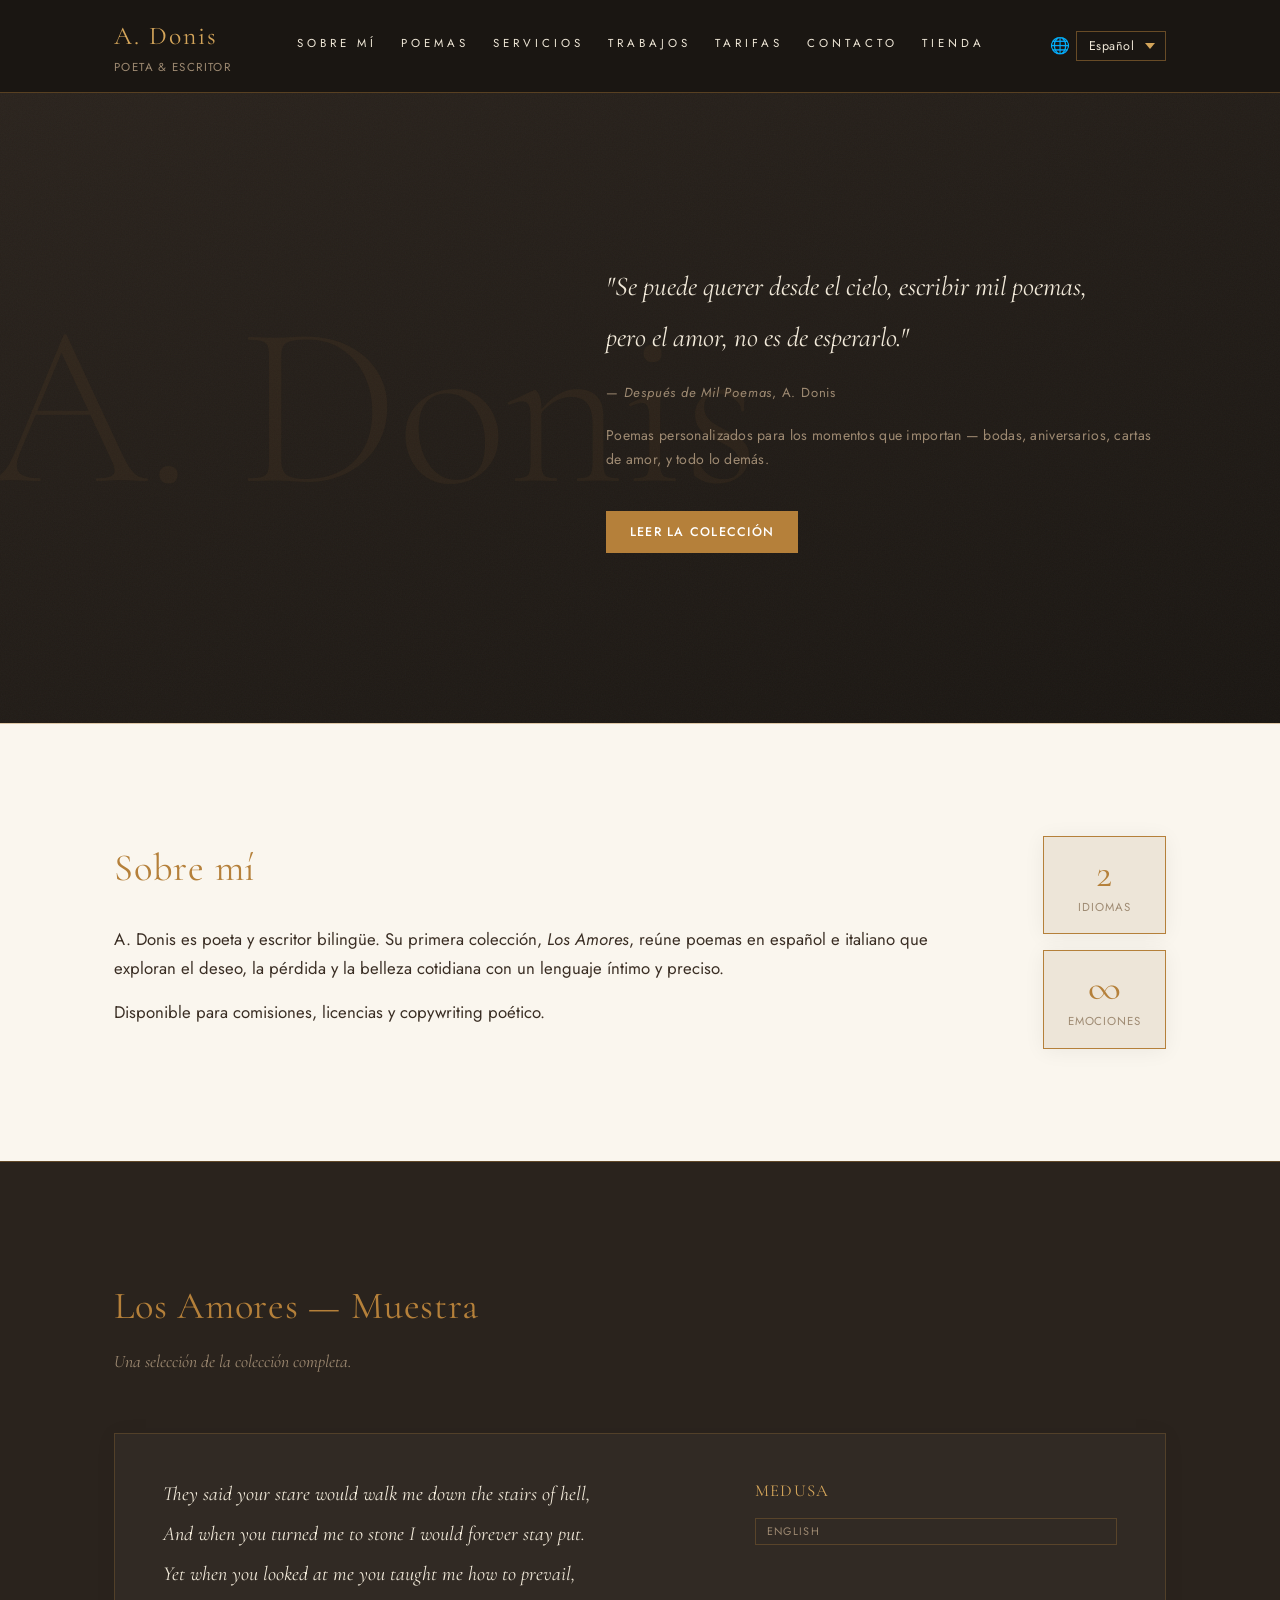
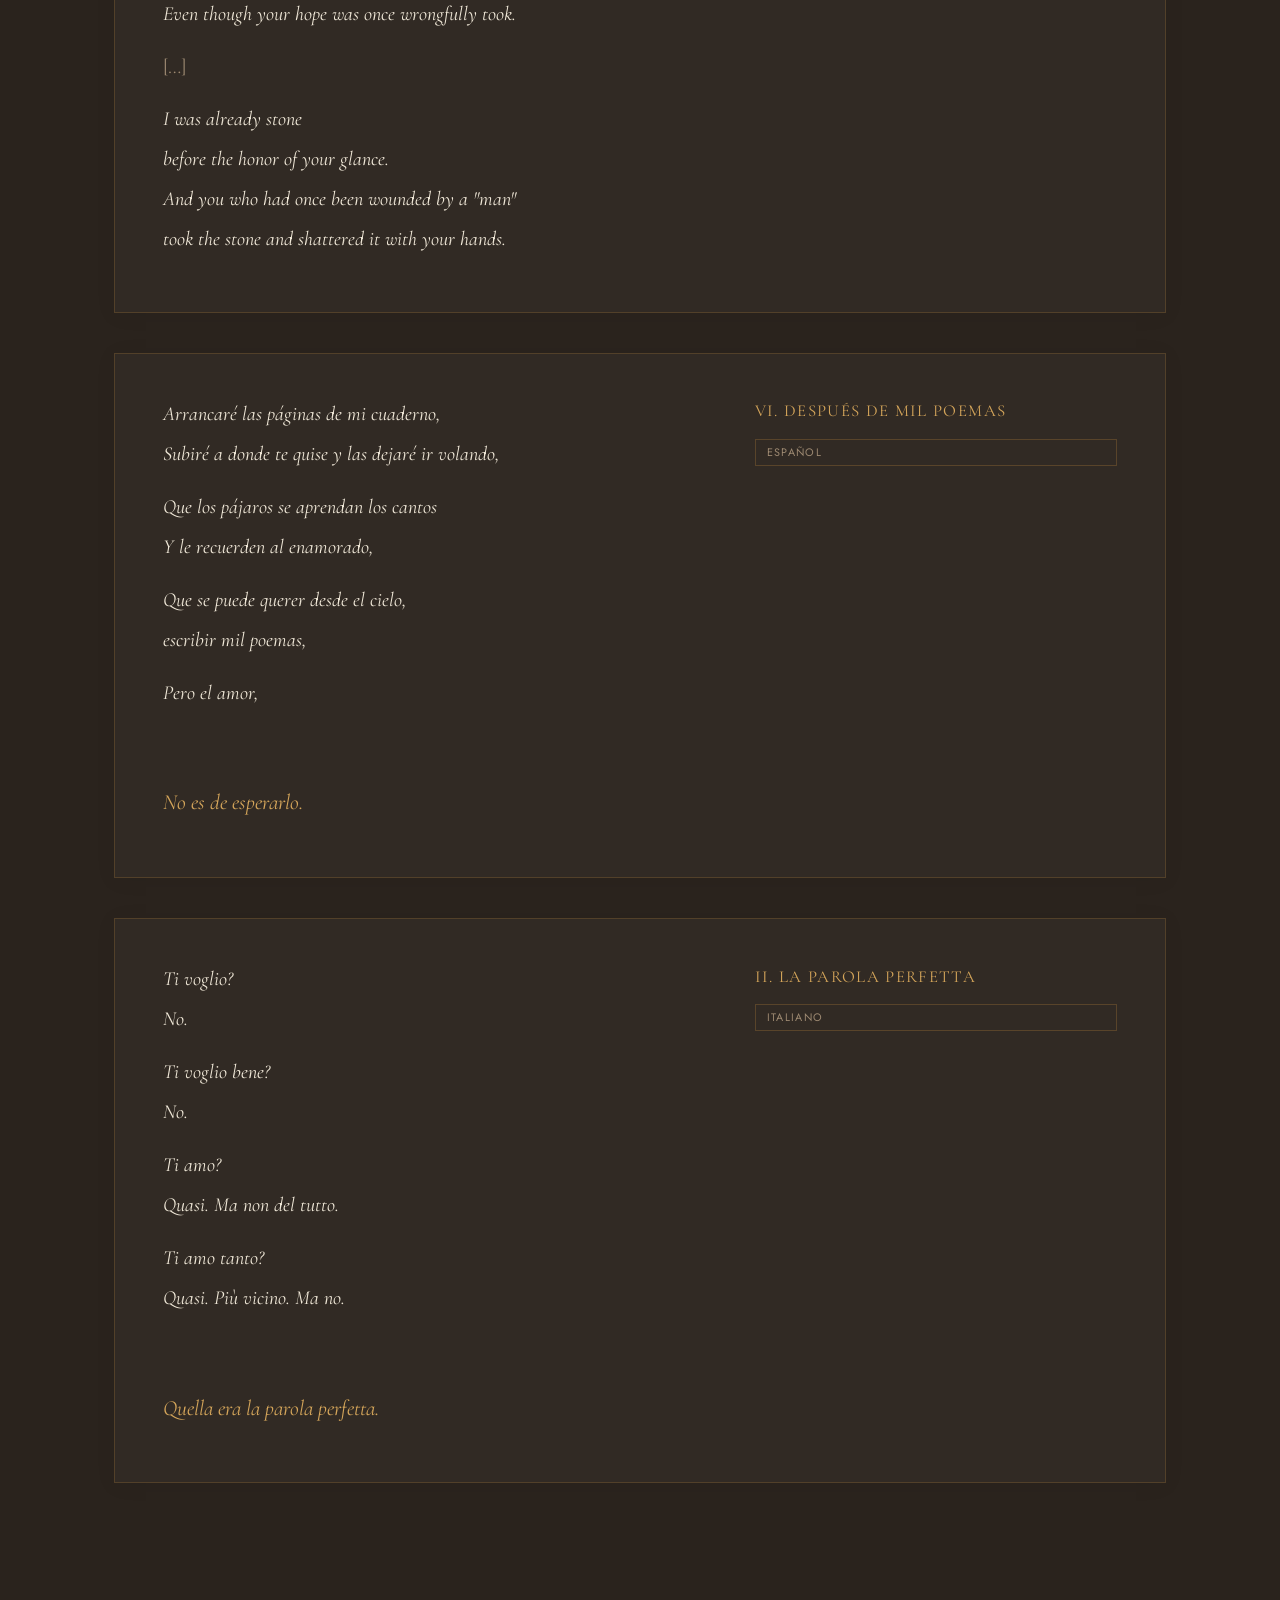
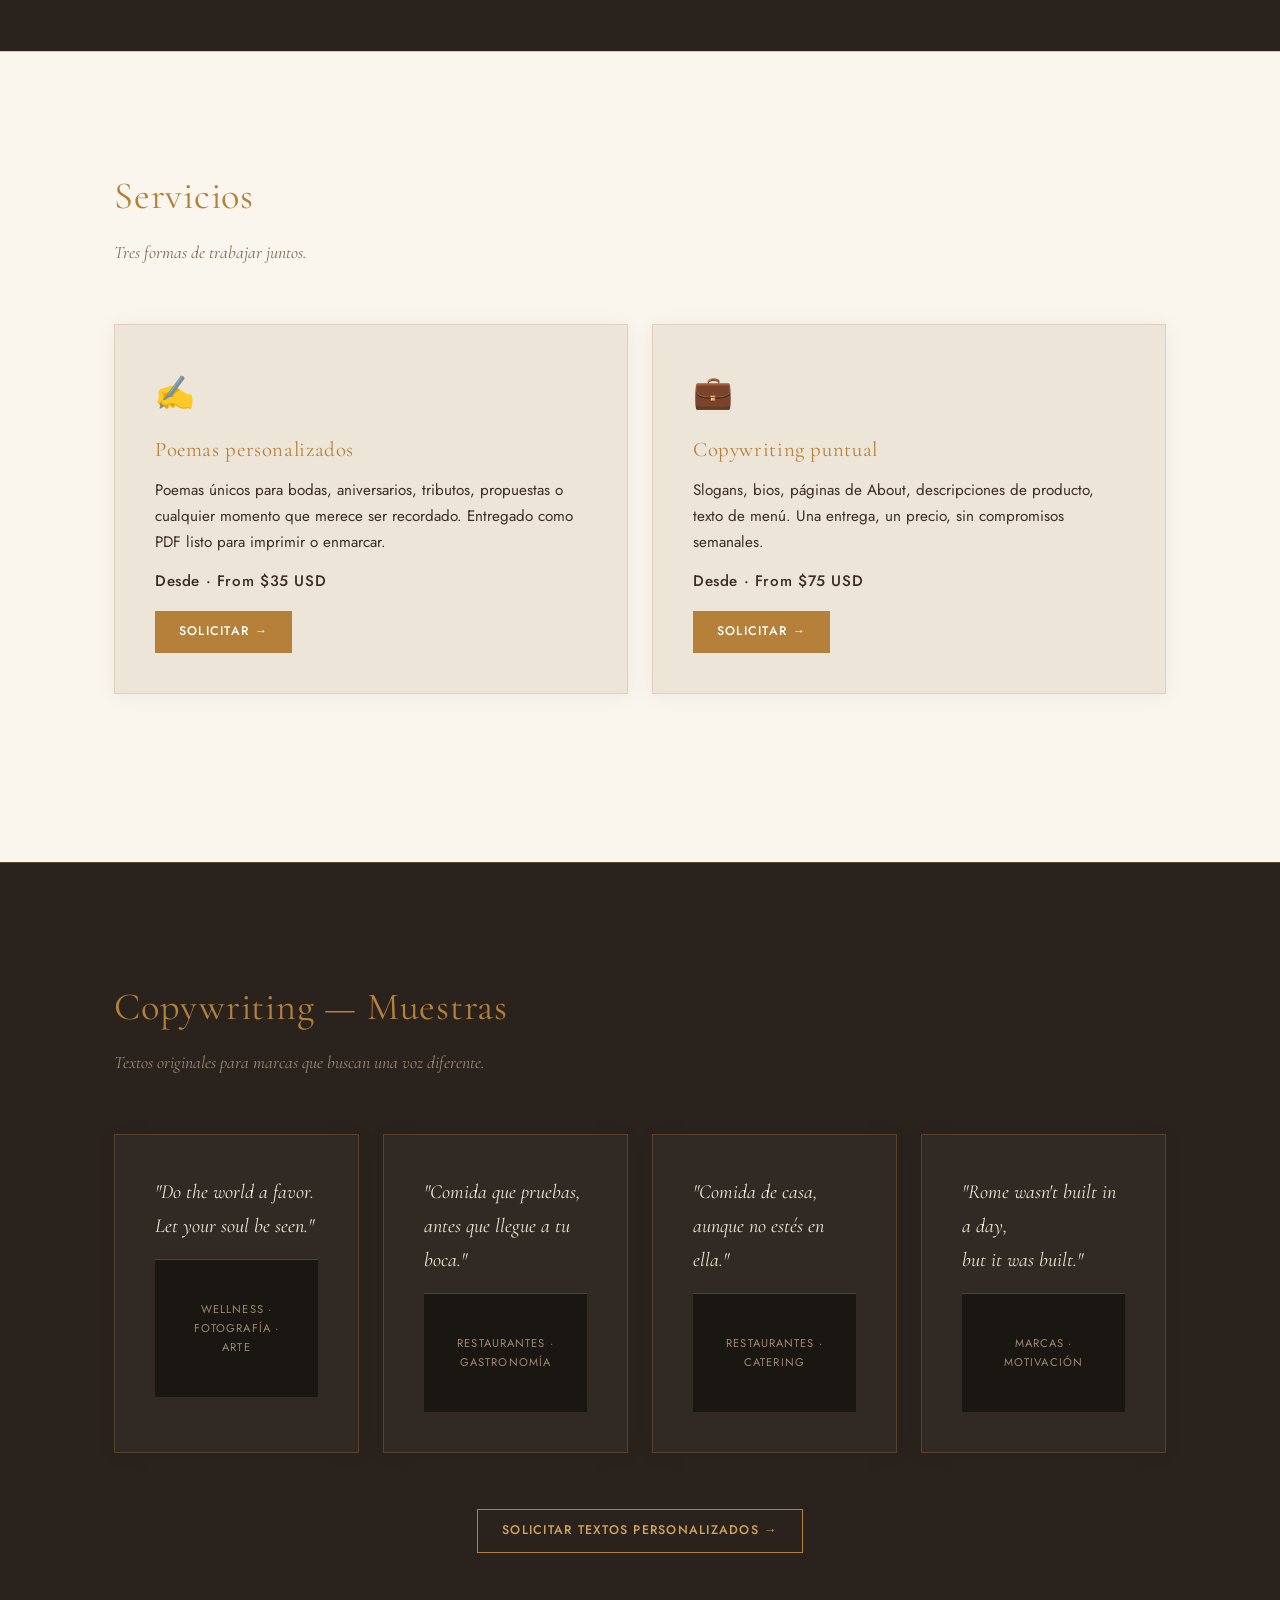
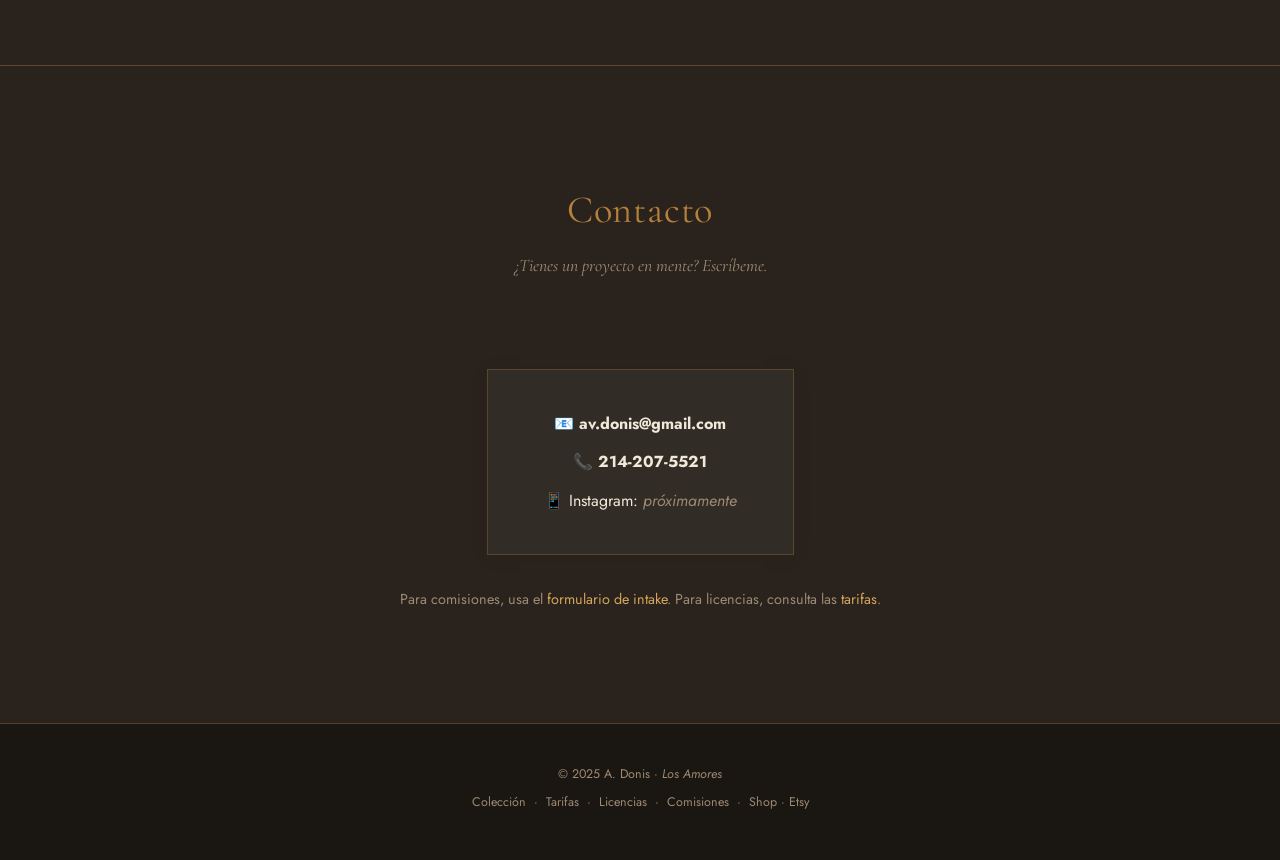
==== portfolio/index.html @ e40a296b "Remove '6 poemas/poems' accent-card from bio stats section Co-authored-by: Jorge11-7 <266857143+Jorg" ====
<!DOCTYPE html>
<html lang="es" data-lang="es">
<head>
  <meta charset="UTF-8" />
  <meta name="viewport" content="width=device-width, initial-scale=1.0" />
  <title>A. Donis — Poeta y Escritor · Poet &amp; Writer</title>
  <link rel="preconnect" href="https://fonts.googleapis.com" />
  <link rel="preconnect" href="https://fonts.gstatic.com" crossorigin />
  <link rel="stylesheet" href="https://fonts.googleapis.com/css2?family=Cormorant+Garamond:ital,wght@0,300;0,400;0,500;0,600;1,300;1,400;1,500&family=Jost:wght@300;400;500;600&display=swap" />
  <link rel="stylesheet" href="style.css" />
</head>
<body>

  <!-- ===================== HEADER ===================== -->
  <header>
    <div class="container header-inner">
      <a href="#" class="brand-link" aria-label="Scroll to top">
        <div class="brand">
          <h1>A. Donis</h1>
          <p class="subtitle">
            <span class="es-only">Poeta &amp; Escritor</span>
            <span class="en-only">Poet &amp; Writer</span>
          </p>
        </div>
      </a>
      <button class="hamburger" aria-label="Menu" aria-expanded="false" onclick="toggleMenu()">☰</button>
      <nav>
        <a href="#sobre-mi">
          <span class="es-only">Sobre mí</span>
          <span class="en-only">About</span>
        </a>
        <a href="#poemas">
          <span class="es-only">Poemas</span>
          <span class="en-only">Poems</span>
        </a>
        <a href="#servicios">
          <span class="es-only">Servicios</span>
          <span class="en-only">Services</span>
        </a>
        <a href="#muestras">
          <span class="es-only">Trabajos</span>
          <span class="en-only">Work</span>
        </a>
        <a href="pricing.html">
          <span class="es-only">Tarifas</span>
          <span class="en-only">Pricing</span>
        </a>
        <a href="#contacto">
          <span class="es-only">Contacto</span>
          <span class="en-only">Contact</span>
        </a>
        <a href="https://www.etsy.com/shop/ADonisPoetry" target="_blank" rel="noopener">
          <span class="es-only">Tienda</span>
          <span class="en-only">Shop</span>
        </a>
      </nav>
      <div class="lang-switcher">
        <label for="lang-select" class="lang-label">🌐</label>
        <select id="lang-select" onchange="setLang(this.value)">
          <option value="es">Español</option>
          <option value="en">English</option>
        </select>
      </div>
    </div>
  </header>

  <!-- ===================== HERO ===================== -->
  <section class="hero">
    <div class="hero-bg-name" aria-hidden="true">A.&nbsp;Donis</div>
    <div class="container hero-inner">
      <div class="hero-content">
        <blockquote class="hero-quote">
          <span class="es-only">"Se puede querer desde el cielo, escribir mil poemas,<br />
          pero el amor, no es de esperarlo."</span>
          <span class="en-only">"You can love from the sky, write a thousand poems —<br />
          but love is not something you wait for."</span>
        </blockquote>
        <p class="hero-attribution">— <em>Después de Mil Poemas</em>, A.&nbsp;Donis</p>
        <p class="hero-tagline">
          <span class="es-only">Poemas personalizados para los momentos que importan — bodas, aniversarios, cartas de amor, y todo lo demás.</span>
          <span class="en-only">Custom poems for the moments that matter — weddings, anniversaries, love letters, and everything in between.</span>
        </p>
        <a href="#poemas" class="btn">
          <span class="es-only">Leer la colección</span>
          <span class="en-only">Read the collection</span>
        </a>
      </div>
    </div>
  </section>

  <!-- ===================== SOBRE MÍ / ABOUT ===================== -->
  <section id="sobre-mi" class="section section-light">
    <div class="container two-col">
      <div class="bio-text">
        <h2>
          <span class="es-only">Sobre mí</span>
          <span class="en-only">About me</span>
        </h2>
        <p class="es-only">
          A. Donis es poeta y escritor bilingüe. Su primera colección,
          <em>Los Amores</em>, reúne poemas en español e italiano
          que exploran el deseo, la pérdida y la belleza cotidiana con
          un lenguaje íntimo y preciso.
        </p>
        <p class="en-only">
          A. Donis is a bilingual poet and writer. Their debut collection,
          <em>Los Amores</em>, brings together poems in Spanish and Italian
          exploring desire, loss, and everyday beauty through intimate,
          precise language.
        </p>
        <p>
          <span class="es-only">Disponible para comisiones, licencias y copywriting poético.</span>
          <span class="en-only">Available for commissions, licensing, and poetic copywriting.</span>
        </p>
      </div>
      <div class="bio-accent">
        <div class="accent-card">
          <span class="accent-number">2</span>
          <span class="accent-label es-only">idiomas</span>
          <span class="accent-label en-only">languages</span>
        </div>
        <div class="accent-card">
          <span class="accent-number">∞</span>
          <span class="accent-label es-only">emociones</span>
          <span class="accent-label en-only">emotions</span>
        </div>
      </div>
    </div>
  </section>

  <!-- ===================== POEMAS / POEMS ===================== -->
  <section id="poemas" class="section section-dark">
    <div class="container">
      <h2>
        <span class="es-only">Los Amores — Muestra</span>
        <span class="en-only">Los Amores — Sample</span>
      </h2>
      <p class="section-intro">
        <span class="es-only">Una selección de la colección completa.</span>
        <span class="en-only">A selection from the full collection.</span>
      </p>

      <div class="poems-grid">

        <!-- Poema 1 — English -->
        <article class="poem-card">
          <div class="poem-body">
            <p>
              They said your stare would walk me down the stairs of hell,<br />
              And when you turned me to stone I would forever stay put.<br />
              Yet when you looked at me you taught me how to prevail,<br />
              Even though your hope was once wrongfully took.
            </p>
            <p class="poem-ellipsis">[…]</p>
            <p>
              I was already stone<br />
              before the honor of your glance.<br />
              And you who had once been wounded by a "man"<br />
              took the stone and shattered it with your hands.
            </p>
          </div>
          <div class="poem-meta">
            <h3>Medusa</h3>
            <span class="poem-lang">English</span>
          </div>
        </article>

        <!-- Poema 2 -->
        <article class="poem-card">
          <div class="poem-body">
            <p>
              Arrancaré las páginas de mi cuaderno,<br />
              Subiré a donde te quise y las dejaré ir volando,
            </p>
            <p>
              Que los pájaros se aprendan los cantos<br />
              Y le recuerden al enamorado,
            </p>
            <p>
              Que se puede querer desde el cielo,<br />
              escribir mil poemas,
            </p>
            <p>
              Pero el amor,
            </p>
            <p>&nbsp;</p>
            <p class="poem-punchline">No es de esperarlo.</p>
          </div>
          <div class="poem-meta">
            <h3>VI. Después de Mil Poemas</h3>
            <span class="poem-lang">Español</span>
          </div>
        </article>

        <!-- Poema 3 -->
        <article class="poem-card">
          <div class="poem-body">
            <p>
              Ti voglio?<br />
              No.
            </p>
            <p>
              Ti voglio bene?<br />
              No.
            </p>
            <p>
              Ti amo?<br />
              Quasi. Ma non del tutto.
            </p>
            <p>
              Ti amo tanto?<br />
              Quasi. Più vicino. Ma no.
            </p>
            <p class="poem-ellipsis">&nbsp;</p>
            <p class="poem-punchline">Quella era la parola perfetta.</p>
          </div>
          <div class="poem-meta">
            <h3>II. La Parola Perfetta</h3>
            <span class="poem-lang">Italiano</span>
          </div>
        </article>

      </div>

    </div>
  </section>

  <!-- ===================== SERVICIOS / SERVICES ===================== -->
  <section id="servicios" class="section section-light">
    <div class="container">
      <h2>
        <span class="es-only">Servicios</span>
        <span class="en-only">Services</span>
      </h2>
      <p class="section-intro">
        <span class="es-only">Tres formas de trabajar juntos.</span>
        <span class="en-only">Three ways to work together.</span>
      </p>

      <div class="services-grid">

        <div class="service-card">
          <div class="service-icon">✍️</div>
          <h3>
            <span class="es-only">Poemas personalizados</span>
            <span class="en-only">Custom Poems</span>
          </h3>
          <p class="es-only">
            Poemas únicos para bodas, aniversarios, tributos, propuestas o
            cualquier momento que merece ser recordado. Entregado como PDF
            listo para imprimir o enmarcar.
          </p>
          <p class="en-only">
            One-of-a-kind poems for weddings, anniversaries, tributes,
            proposals, or any moment worth remembering. Delivered as a
            print-ready PDF.
          </p>
          <p class="service-price">Desde · From $35 USD</p>
          <a href="commissions.html" class="btn" style="margin-top:1rem;">
            <span class="es-only">Solicitar →</span>
            <span class="en-only">Request →</span>
          </a>
        </div>

        <div class="service-card">
          <div class="service-icon">💼</div>
          <h3>
            <span class="es-only">Copywriting puntual</span>
            <span class="en-only">Copywriting</span>
          </h3>
          <p class="es-only">
            Slogans, bios, páginas de About, descripciones de producto, texto
            de menú. Una entrega, un precio, sin compromisos semanales.
          </p>
          <p class="en-only">
            Slogans, bios, About pages, product descriptions, menu copy.
            One deliverable, one price, no weekly commitment.
          </p>
          <p class="service-price">Desde · From $75 USD</p>
          <a href="commissions.html" class="btn" style="margin-top:1rem;">
            <span class="es-only">Solicitar →</span>
            <span class="en-only">Request →</span>
          </a>
        </div>

      </div>
    </div>
  </section>

  <!-- ===================== MUESTRAS COPYWRITING ===================== -->
  <section id="muestras" class="section section-dark">
    <div class="container">
      <h2>
        <span class="es-only">Copywriting — Muestras</span>
        <span class="en-only">Copywriting — Samples</span>
      </h2>
      <p class="section-intro">
        <span class="es-only">Textos originales para marcas que buscan una voz diferente.</span>
        <span class="en-only">Original lines for brands that want to stand out.</span>
      </p>

      <div class="copy-grid">

        <blockquote class="copy-card">
          <p class="copy-line">"Do the world a favor.<br />Let your soul be seen."</p>
          <footer class="copy-context">
            <span class="es-only">Wellness · Fotografía · Arte</span>
            <span class="en-only">Wellness · Photography · Art</span>
          </footer>
        </blockquote>

        <blockquote class="copy-card">
          <p class="copy-line">"Comida que pruebas,<br />antes que llegue a tu boca."</p>
          <footer class="copy-context">
            <span class="es-only">Restaurantes · Gastronomía</span>
            <span class="en-only">Restaurants · Food &amp; Dining</span>
          </footer>
        </blockquote>

        <blockquote class="copy-card">
          <p class="copy-line">"Comida de casa,<br />aunque no estés en ella."</p>
          <footer class="copy-context">
            <span class="es-only">Restaurantes · Catering</span>
            <span class="en-only">Restaurants · Home-style Dining</span>
          </footer>
        </blockquote>

        <blockquote class="copy-card">
          <p class="copy-line">"Rome wasn't built in a day,<br />but it was built."</p>
          <footer class="copy-context">
            <span class="es-only">Marcas · Motivación</span>
            <span class="en-only">Brand · Motivation</span>
          </footer>
        </blockquote>

      </div>

      <div class="copy-cta">
        <a href="#contacto" class="btn btn-outline">
          <span class="es-only">Solicitar textos personalizados →</span>
          <span class="en-only">Request custom copy →</span>
        </a>
      </div>
    </div>
  </section>

  <!-- ===================== CONTACTO / CONTACT ===================== -->
  <section id="contacto" class="section section-dark">
    <div class="container contact-inner">
      <h2>
        <span class="es-only">Contacto</span>
        <span class="en-only">Contact</span>
      </h2>
      <p class="section-intro">
        <span class="es-only">¿Tienes un proyecto en mente? Escríbeme.</span>
        <span class="en-only">Have a project in mind? Write to me.</span>
      </p>

      <div class="contact-box">
        <p>📧 <a href="mailto:av.donis@gmail.com"><strong>av.donis@gmail.com</strong></a></p>
        <p>📞 <strong>214-207-5521</strong></p>
        <p>📱 Instagram: <em class="contact-soon">
          <span class="es-only">próximamente</span>
          <span class="en-only">coming soon</span>
        </em></p>
      </div>

      <p class="contact-note">
        <span class="es-only">
          Para comisiones, usa el
          <a href="commissions.html">formulario de intake</a>.
          Para licencias, consulta las
          <a href="pricing.html">tarifas</a>.
        </span>
        <span class="en-only">
          For commissions, use the
          <a href="commissions.html">intake form</a>.
          For licensing, see the
          <a href="pricing.html">pricing page</a>.
        </span>
      </p>
    </div>
  </section>

  <!-- ===================== FOOTER ===================== -->
  <footer>
    <div class="container footer-inner">
      <p>© 2025 A. Donis · <em>Los Amores</em></p>
      <p class="footer-links">
        <a href="https://github.com/Jorge11-7/Poetry/blob/main/Los_Amores/los_amores.md">
          <span class="es-only">Colección</span>
          <span class="en-only">Collection</span>
        </a> ·
        <a href="pricing.html">
          <span class="es-only">Tarifas</span>
          <span class="en-only">Pricing</span>
        </a> ·
        <a href="https://github.com/Jorge11-7/Poetry/blob/main/licensing/license_template.md">
          <span class="es-only">Licencias</span>
          <span class="en-only">Licensing</span>
        </a> ·
        <a href="commissions.html">
          <span class="es-only">Comisiones</span>
          <span class="en-only">Commissions</span>
        </a> ·
        <a href="https://www.etsy.com/shop/ADonisPoetry" target="_blank" rel="noopener">Shop · Etsy</a>
      </p>
    </div>
  </footer>

  <!-- ===================== LANGUAGE SCRIPT ===================== -->
  <script>
    function toggleMenu() {
      var nav = document.querySelector('nav');
      var btn = document.querySelector('.hamburger');
      nav.classList.toggle('open');
      btn.setAttribute('aria-expanded', nav.classList.contains('open'));
      btn.textContent = nav.classList.contains('open') ? '\u2715' : '\u2630';
    }
    document.addEventListener('click', function (e) {
      if (e.target.closest('nav a')) {
        var nav = document.querySelector('nav');
        var btn = document.querySelector('.hamburger');
        nav.classList.remove('open');
        btn.setAttribute('aria-expanded', 'false');
        btn.textContent = '\u2630';
      }
    });
    function setLang(lang) {
      document.documentElement.setAttribute('data-lang', lang);
      document.documentElement.lang = lang;
      document.getElementById('lang-select').value = lang;
      localStorage.setItem('adonis-lang', lang);
    }
    (function () {
      const saved = localStorage.getItem('adonis-lang');
      if (saved === 'en' || saved === 'es') setLang(saved);
    })();
    // Hero word-by-word animation
    (function () {
      function wrapWords(el) {
        var i = 0;
        Array.from(el.childNodes).forEach(function (node) {
          if (node.nodeType === 3) {
            var parts = node.textContent.split(/(\s+)/);
            var frag = document.createDocumentFragment();
            parts.forEach(function (part) {
              if (part.trim().length > 0) {
                var span = document.createElement('span');
                span.className = 'word';
                span.style.setProperty('--i', i++);
                span.textContent = part;
                frag.appendChild(span);
              } else if (part.length > 0) {
                frag.appendChild(document.createTextNode(part));
              }
            });
            node.replaceWith(frag);
          }
        });
      }
      document.querySelectorAll('.hero-quote .es-only, .hero-quote .en-only').forEach(wrapWords);
    }());
  </script>

</body>
</html>
---- portfolio/style.css ----
/* ============================================================
   A. Donis — Portfolio Stylesheet
   Encoding: UTF-8
   ============================================================ */

@import url('https://fonts.googleapis.com/css2?family=Cormorant+Garamond:ital,wght@0,300;0,400;0,500;0,600;1,300;1,400;1,500&family=Jost:wght@300;400;500;600&display=swap');

/* ── Reset & Base ── */
*, *::before, *::after {
  box-sizing: border-box;
  margin: 0;
  padding: 0;
}

:root {
  --color-bg-dark:    #1a1612;
  --color-bg-medium:  #2a231d;
  --color-bg-light:   #f5f0e8;
  --color-bg-warm:    #ede5d8;
  --paper:            #FAF6EE;
  --color-accent:     #b5803a;
  --color-accent-lt:  #d4a55a;
  --color-text-dark:  #1a1612;
  --color-text-light: #f0e8d8;
  --color-text-muted: #9e8a72;
  --font-serif:       'Cormorant Garamond', Georgia, 'Times New Roman', serif;
  --font-sans:        'Jost', 'Helvetica Neue', Arial, sans-serif;
  --max-width:        1100px;
  --gutter:           1.5rem;
  --radius:           0;
  --transition:       0.25s ease;
}

html {
  scroll-behavior: smooth;
}

body {
  font-family: var(--font-sans);
  background-color: var(--color-bg-dark);
  color: var(--color-text-light);
  line-height: 1.7;
  font-size: 1.05rem;
}

h1, h2, h3, h4, h5, h6 {
  font-family: var(--font-serif);
}

/* ── Utility ── */
.container {
  max-width: var(--max-width);
  margin: 0 auto;
  padding: 0 var(--gutter);
}

/* ── Buttons ── */
.btn {
  display: inline-block;
  padding: 0.65rem 1.5rem;
  background-color: var(--color-accent);
  color: #fff;
  text-decoration: none;
  font-family: var(--font-sans);
  font-size: 0.78rem;
  font-weight: 500;
  letter-spacing: 0.1em;
  text-transform: uppercase;
  transition: background-color var(--transition);
}
.btn:hover {
  background-color: var(--color-accent-lt);
}

.btn-outline {
  background-color: transparent;
  border: 1px solid var(--color-accent);
  color: var(--color-accent-lt);
}
.btn-outline:hover {
  background-color: var(--color-accent);
  color: #fff;
}

/* ── Header ── */
header {
  position: sticky;
  top: 0;
  z-index: 100;
  background-color: var(--color-bg-dark);
  border-bottom: 0.5px solid rgba(181, 128, 58, 0.4);
}

.header-inner {
  display: flex;
  align-items: center;
  justify-content: space-between;
  padding-top: 0.9rem;
  padding-bottom: 0.9rem;
  flex-wrap: wrap;
  gap: 0.5rem;
}

.brand-link {
  text-decoration: none;
  color: inherit;
}

.brand h1 {
  font-size: 1.6rem;
  font-weight: 400;
  letter-spacing: 0.08em;
  color: var(--color-accent-lt);
}

.brand .subtitle {
  font-size: 0.72rem;
  color: var(--color-text-muted);
  font-family: var(--font-sans);
  letter-spacing: 0.12em;
  text-transform: uppercase;
}

nav {
  display: flex;
  gap: 1.5rem;
  flex-wrap: wrap;
}

nav a {
  position: relative;
  color: var(--color-text-light);
  text-decoration: none;
  font-family: var(--font-sans);
  font-size: 0.72rem;
  letter-spacing: 4px;
  text-transform: uppercase;
  transition: color var(--transition);
  padding-bottom: 4px;
}

nav a::after {
  content: '';
  position: absolute;
  bottom: 0;
  left: 0;
  width: 0;
  height: 0.5px;
  background-color: var(--color-accent);
  transition: width 0.35s ease;
}

nav a:hover {
  color: var(--color-accent-lt);
}

nav a:hover::after {
  width: 100%;
}

/* ── Hero ── */
.hero {
  min-height: 70vh;
  display: flex;
  align-items: center;
  background: linear-gradient(160deg, var(--color-bg-medium) 0%, var(--color-bg-dark) 100%);
  padding: 7rem var(--gutter);
  position: relative;
  overflow: hidden;
}

.hero::before {
  content: '';
  position: absolute;
  inset: 0;
  background-image: url("data:image/svg+xml,%3Csvg xmlns='http://www.w3.org/2000/svg' width='300' height='300'%3E%3Cfilter id='n' x='0' y='0'%3E%3CfeTurbulence type='fractalNoise' baseFrequency='0.75' numOctaves='4' stitchTiles='stitch'/%3E%3C/filter%3E%3Crect width='300' height='300' filter='url(%23n)' opacity='1'/%3E%3C/svg%3E");
  opacity: 0.035;
  pointer-events: none;
  z-index: 0;
}

.hero-bg-name {
  position: absolute;
  left: -1vw;
  top: 50%;
  transform: translateY(-50%);
  font-family: var(--font-serif);
  font-size: 18vw;
  font-weight: 300;
  color: rgba(181, 128, 58, 0.07);
  white-space: nowrap;
  pointer-events: none;
  line-height: 0.85;
  z-index: 0;
  user-select: none;
  letter-spacing: -0.01em;
}

.hero-inner {
  position: relative;
  z-index: 1;
  width: 100%;
}

.hero-content {
  max-width: 560px;
  margin-left: auto;
  margin-right: 0;
}

.hero-quote {
  font-family: var(--font-serif);
  font-size: 1.7rem;
  font-style: italic;
  color: var(--color-text-light);
  border: none;
  line-height: 1.85;
  margin-bottom: 1.2rem;
}

/* ── Word-by-word animation ── */
@keyframes word-fade-in {
  from {
    opacity: 0;
    transform: translateY(6px);
  }
  to {
    opacity: 1;
    transform: translateY(0);
  }
}

.hero-quote .word {
  display: inline-block;
  opacity: 0;
  animation: word-fade-in 0.5s ease forwards;
  animation-delay: calc(var(--i) * 0.15s);
}

@media (prefers-reduced-motion: reduce) {
  .hero-quote .word {
    opacity: 1;
    animation: none;
  }
}

.hero-attribution {
  color: var(--color-text-muted);
  font-family: var(--font-sans);
  font-size: 0.82rem;
  margin-bottom: 1.2rem;
  letter-spacing: 0.06em;
}

.hero-tagline {
  font-family: var(--font-sans);
  font-size: 0.88rem;
  color: var(--color-text-muted);
  margin-bottom: 2.5rem;
  letter-spacing: 0.02em;
}

/* ── Sections ── */
.section {
  padding: 7rem var(--gutter);
}

.section-light {
  background-color: var(--paper);
  color: var(--color-text-dark);
}

.section-dark {
  background-color: var(--color-bg-medium);
  color: var(--color-text-light);
}

/* ── Section dividers ── */
.hero + .section,
.section + .section {
  border-top: 0.5px solid rgba(181, 128, 58, 0.4);
}

.section h2 {
  font-size: 2.4rem;
  font-weight: 400;
  margin-bottom: 0.5rem;
  color: var(--color-accent);
  letter-spacing: 0.02em;
}

.section-light h2 {
  color: var(--color-accent);
}

.section-intro {
  margin-bottom: 3.5rem;
  color: var(--color-text-muted);
  font-family: var(--font-serif);
  font-style: italic;
  font-size: 1.1rem;
}

.section-light .section-intro {
  color: #7a6a58;
}

/* ── Sobre mí / Bio ── */
.two-col {
  display: grid;
  grid-template-columns: 1fr auto;
  gap: 3rem;
  align-items: start;
}

.bio-text p {
  margin-bottom: 1rem;
  color: #3a2e24;
}

.bio-text h2 {
  margin-bottom: 1.5rem;
}

.bio-accent {
  display: flex;
  flex-direction: column;
  gap: 1rem;
}

.accent-card {
  display: flex;
  flex-direction: column;
  align-items: center;
  background-color: var(--color-bg-warm);
  border: 1px solid var(--color-accent);
  padding: 1rem 1.5rem;
  text-align: center;
  min-width: 90px;
  box-shadow: 0 2px 20px rgba(0, 0, 0, 0.06);
}

.accent-number {
  font-family: var(--font-serif);
  font-size: 2.5rem;
  color: var(--color-accent);
  line-height: 1;
}

.accent-label {
  font-family: var(--font-sans);
  font-size: 0.72rem;
  letter-spacing: 0.08em;
  color: var(--color-text-muted);
  margin-top: 0.3rem;
  text-transform: uppercase;
}

/* ── Poems ── */
.poems-grid {
  display: flex;
  flex-direction: column;
  gap: 2.5rem;
  margin-bottom: 3.5rem;
}

.poem-card {
  display: grid;
  grid-template-columns: 3fr 2fr;
  gap: 3rem;
  align-items: start;
  background-color: rgba(255, 255, 255, 0.03);
  border: 0.5px solid rgba(181, 128, 58, 0.25);
  padding: 2.5rem 3rem;
  box-shadow: 0 2px 20px rgba(0, 0, 0, 0.06);
}

.poem-meta {
  display: flex;
  flex-direction: column;
  gap: 0.8rem;
  padding-top: 0.2rem;
}

.poem-card h3 {
  font-size: 1.05rem;
  font-weight: 400;
  color: var(--color-accent-lt);
  letter-spacing: 0.08em;
  font-variant: small-caps;
  text-transform: uppercase;
  margin-bottom: 0;
}

.poem-body {
  font-family: var(--font-serif);
  font-style: italic;
  font-size: 1.25rem;
  line-height: 2;
}

.poem-body p {
  margin-bottom: 0.8rem;
}

.poem-ellipsis {
  color: var(--color-text-muted);
  font-style: normal;
  text-align: left;
}

.poem-punchline {
  color: var(--color-accent-lt);
  margin-top: 1rem;
  font-size: 1.35rem;
}

.poem-lang {
  display: inline-block;
  font-family: var(--font-sans);
  font-size: 0.68rem;
  letter-spacing: 0.12em;
  text-transform: uppercase;
  color: var(--color-text-muted);
  border: 0.5px solid rgba(181, 128, 58, 0.3);
  padding: 0.2rem 0.7rem;
}

.poems-cta {
  text-align: center;
}

/* ── Services ── */
.services-grid {
  display: grid;
  grid-template-columns: repeat(auto-fit, minmax(260px, 1fr));
  gap: 1.5rem;
  margin-bottom: 3.5rem;
}

.service-card {
  background-color: var(--color-bg-warm);
  padding: 2.5rem;
  border: 0.5px solid rgba(181, 128, 58, 0.2);
  box-shadow: 0 2px 20px rgba(0, 0, 0, 0.06);
}

.service-icon {
  font-size: 2rem;
  margin-bottom: 0.8rem;
}

.service-card h3 {
  font-size: 1.3rem;
  font-weight: 400;
  color: var(--color-accent);
  margin-bottom: 0.7rem;
  letter-spacing: 0.03em;
}

.service-card p {
  color: #3a2e24;
  font-size: 0.95rem;
  margin-bottom: 0.5rem;
}

.service-price {
  font-family: var(--font-sans);
  font-size: 0.85rem;
  font-weight: 500;
  color: var(--color-accent);
  margin-top: 0.8rem;
  margin-bottom: 0 !important;
  letter-spacing: 0.04em;
}

.services-cta {
  text-align: center;
}

/* ── Copywriting Samples ── */
.copy-grid {
  display: grid;
  grid-template-columns: repeat(auto-fit, minmax(240px, 1fr));
  gap: 1.5rem;
  margin-bottom: 3.5rem;
}

.copy-card {
  background-color: rgba(255, 255, 255, 0.03);
  border: 0.5px solid rgba(181, 128, 58, 0.3);
  padding: 2.5rem;
  margin: 0;
  box-shadow: 0 2px 20px rgba(0, 0, 0, 0.06);
}

.copy-line {
  font-family: var(--font-serif);
  font-style: italic;
  font-size: 1.25rem;
  color: var(--color-text-light);
  line-height: 1.7;
  margin-bottom: 1rem;
}

.copy-context {
  font-family: var(--font-sans);
  font-size: 0.7rem;
  letter-spacing: 0.1em;
  text-transform: uppercase;
  color: var(--color-text-muted);
}

.copy-cta {
  text-align: center;
}

/* ── Contact ── */
.contact-inner {
  text-align: center;
}

.contact-box {
  display: inline-flex;
  flex-direction: column;
  gap: 0.7rem;
  background-color: rgba(255, 255, 255, 0.04);
  border: 0.5px solid rgba(181, 128, 58, 0.3);
  padding: 2.5rem 3.5rem;
  margin: 2rem auto;
  font-family: var(--font-sans);
  box-shadow: 0 2px 20px rgba(0, 0, 0, 0.06);
}

.contact-box p {
  font-size: 1rem;
  color: var(--color-text-light);
}

.contact-box a {
  color: inherit;
  text-decoration: none;
}
.contact-box a:hover {
  color: var(--color-accent-lt);
}

.contact-soon {
  color: var(--color-text-muted);
  font-style: italic;
}

.contact-note {
  font-size: 0.9rem;
  color: var(--color-text-muted);
}

.contact-note a {
  color: var(--color-accent-lt);
  text-decoration: none;
}
.contact-note a:hover {
  text-decoration: underline;
}

/* ── Footer ── */
footer {
  background-color: var(--color-bg-dark);
  border-top: 0.5px solid rgba(181, 128, 58, 0.4);
  padding: 2.5rem var(--gutter);
  text-align: center;
}

.footer-inner p {
  color: var(--color-text-muted);
  font-family: var(--font-sans);
  font-size: 0.78rem;
  margin-bottom: 0.4rem;
}

.footer-links a {
  color: var(--color-text-muted);
  text-decoration: none;
  font-size: 0.78rem;
  margin: 0 0.25rem;
  transition: color var(--transition);
}
.footer-links a:hover {
  color: var(--color-accent-lt);
}

/* ── Language Visibility ── */
html[data-lang="en"] .es-only { display: none; }
html[data-lang="es"] .en-only { display: none; }

/* ── Language Switcher Dropdown ── */
.lang-switcher {
  display: flex;
  align-items: center;
  gap: 0.4rem;
}

.lang-label {
  font-size: 1rem;
  line-height: 1;
  cursor: default;
  user-select: none;
}

#lang-select {
  appearance: none;
  -webkit-appearance: none;
  background-color: transparent;
  border: 0.5px solid rgba(181, 128, 58, 0.5);
  color: var(--color-text-light);
  font-family: var(--font-sans);
  font-size: 0.78rem;
  letter-spacing: 0.04em;
  padding: 0.3rem 1.9rem 0.3rem 0.7rem;
  cursor: pointer;
  background-image: url("data:image/svg+xml,%3Csvg xmlns='http://www.w3.org/2000/svg' width='10' height='6'%3E%3Cpath d='M0 0l5 6 5-6z' fill='%23d4a55a'/%3E%3C/svg%3E");
  background-repeat: no-repeat;
  background-position: right 0.6rem center;
  transition: border-color var(--transition);
}

#lang-select:hover,
#lang-select:focus {
  border-color: var(--color-accent-lt);
  outline: none;
}

#lang-select option {
  background-color: var(--color-bg-dark);
  color: var(--color-text-light);
}

/* ── Hamburger Menu ── */
.hamburger {
  display: none;
  background: none;
  border: none;
  color: var(--color-accent-lt);
  font-size: 1.5rem;
  cursor: pointer;
  padding: 0.25rem;
  line-height: 1;
}

@media (max-width: 768px) {
  .hamburger {
    display: block;
    order: 3;
  }

  .brand {
    flex: 1;
  }

  .lang-switcher {
    order: 2;
  }

  .header-inner {
    flex-wrap: wrap;
    align-items: center;
  }

  nav {
    order: 10;
    width: 100%;
    flex-direction: column;
    gap: 0;
    max-height: 0;
    overflow: hidden;
    transition: max-height 0.3s ease;
    border-top: 0.5px solid rgba(181, 128, 58, 0.4);
    margin-top: 0.5rem;
  }

  nav.open {
    max-height: 500px;
  }

  nav a {
    padding: 0.7rem 0;
    border-bottom: 0.5px solid rgba(181, 128, 58, 0.15);
  }

  nav a::after {
    display: none;
  }
}

/* ── Responsive ── */
@media (max-width: 700px) {
  .two-col {
    grid-template-columns: 1fr;
  }

  .bio-accent {
    flex-direction: row;
    justify-content: center;
  }

  .hero-quote {
    font-size: 1.3rem;
  }

  .poem-card {
    grid-template-columns: 1fr;
  }

  .hero-content {
    margin-left: 0;
  }

  .hero-bg-name {
    font-size: 24vw;
    opacity: 0.05;
  }
}
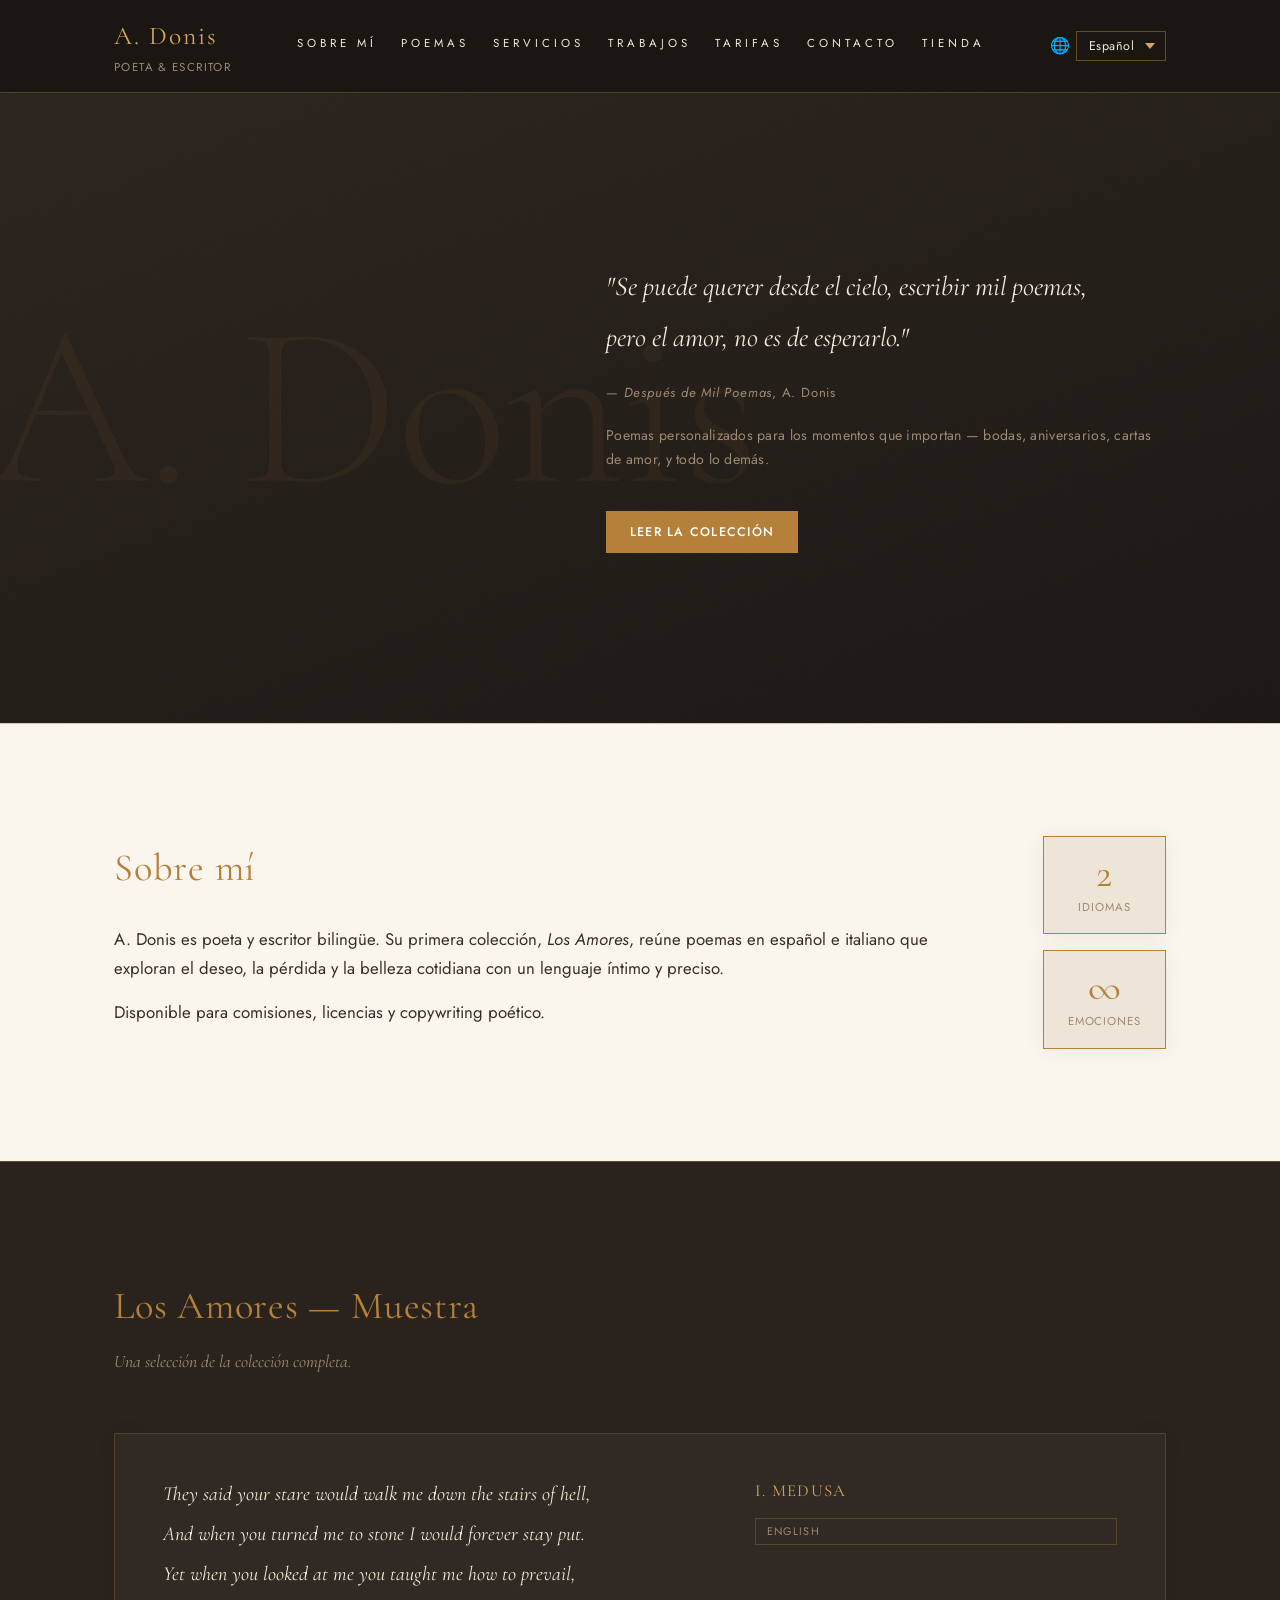
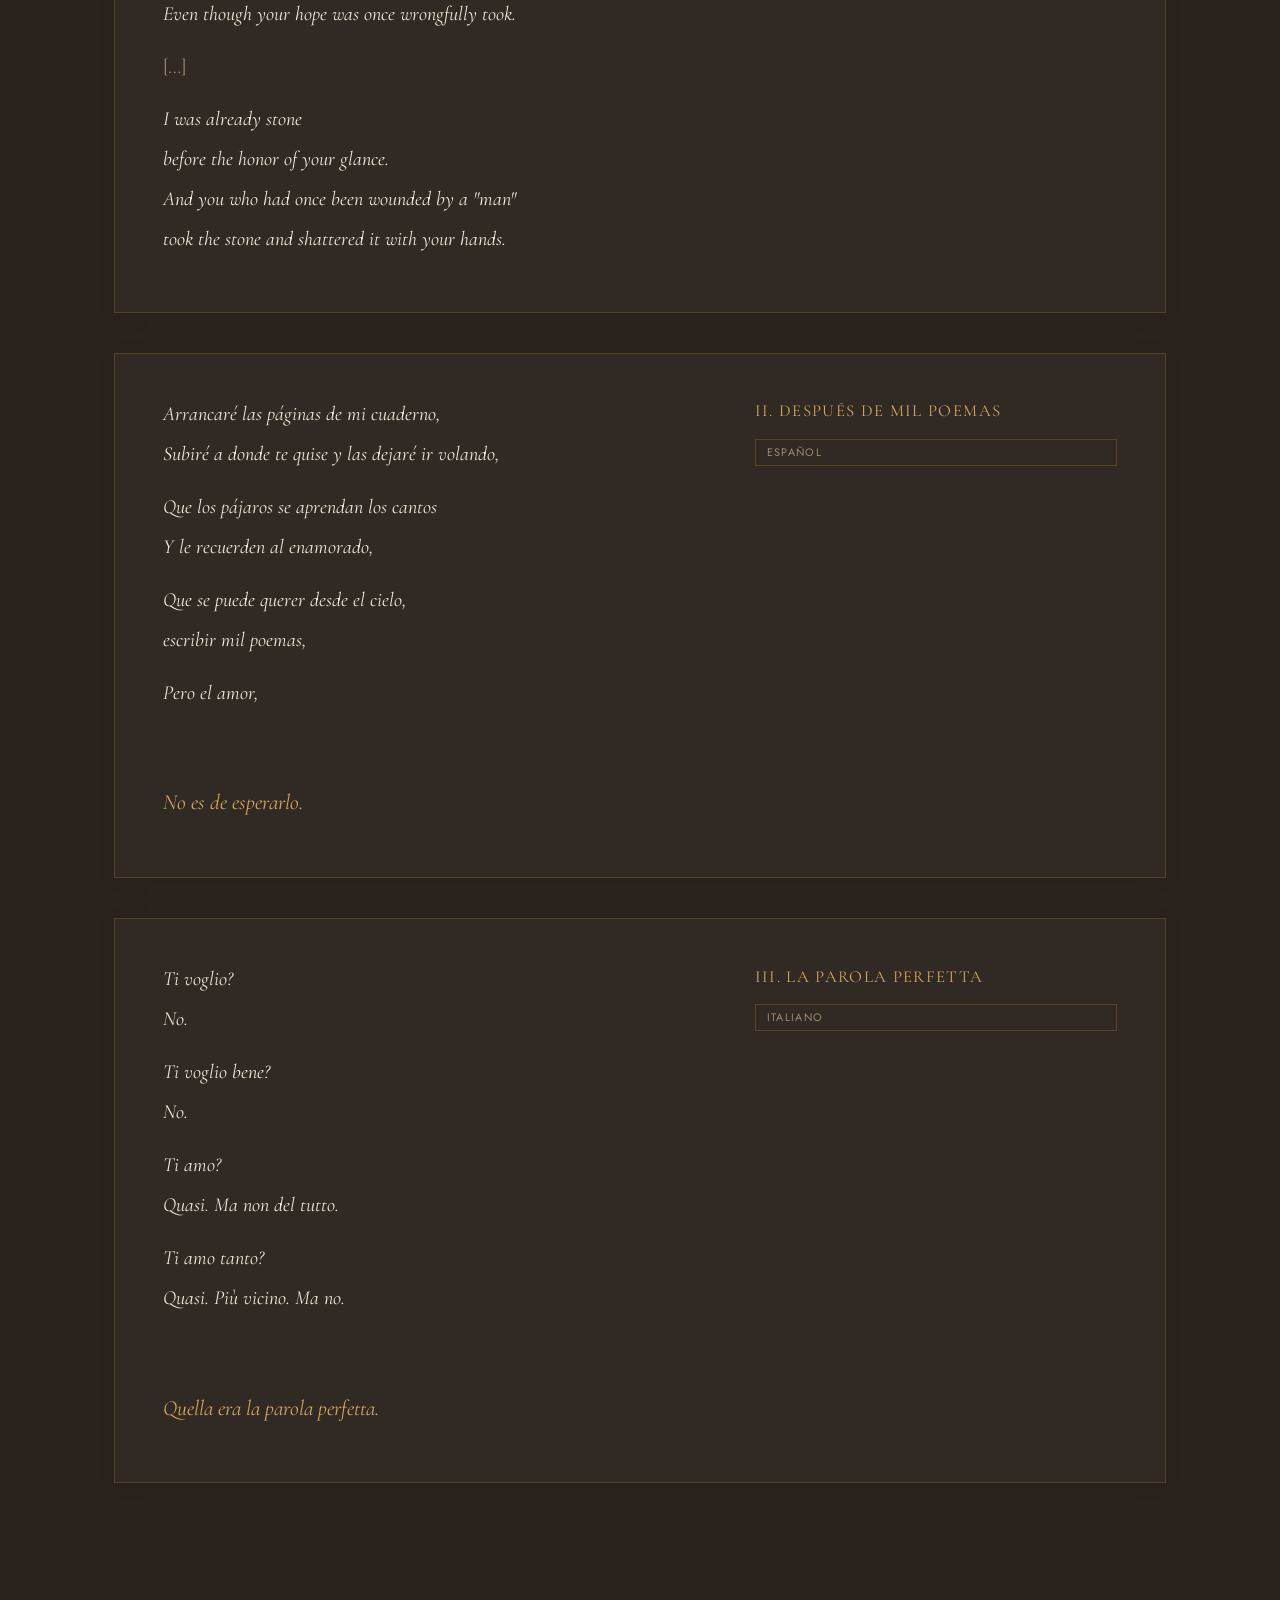
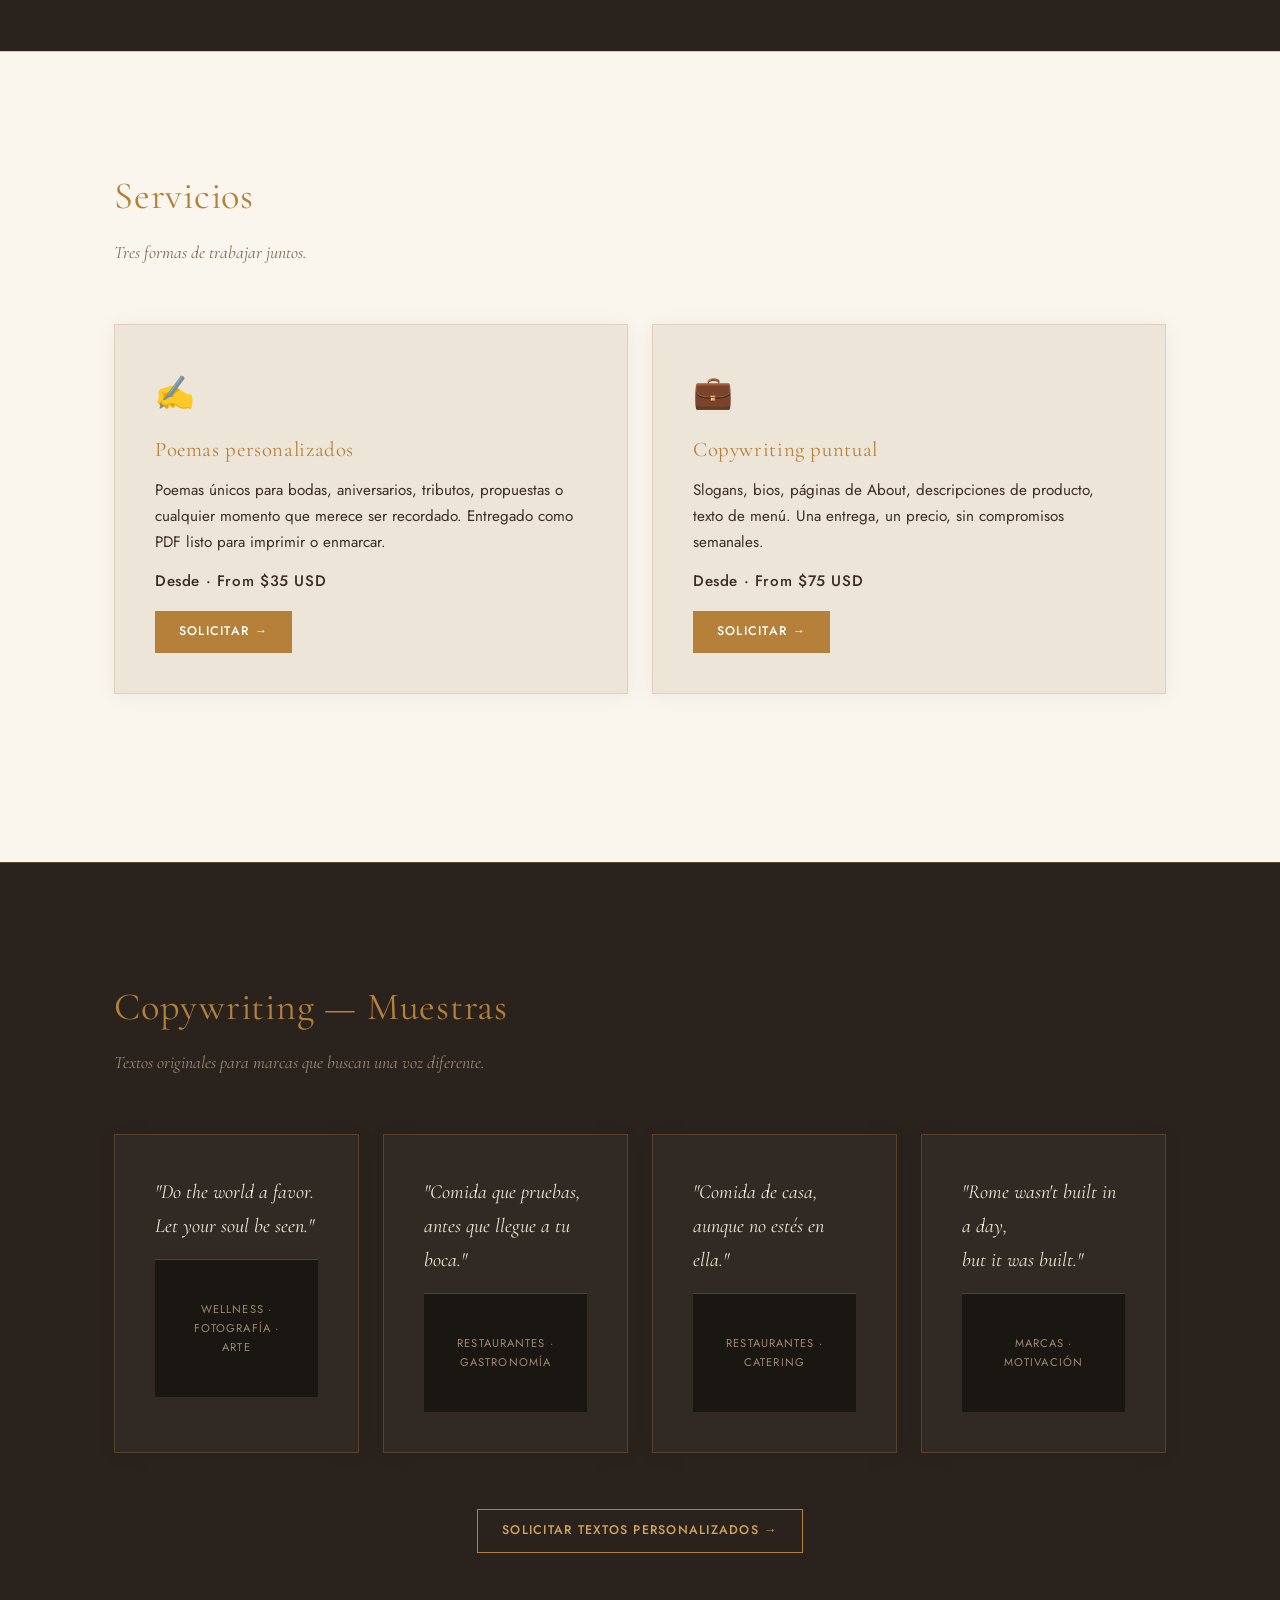
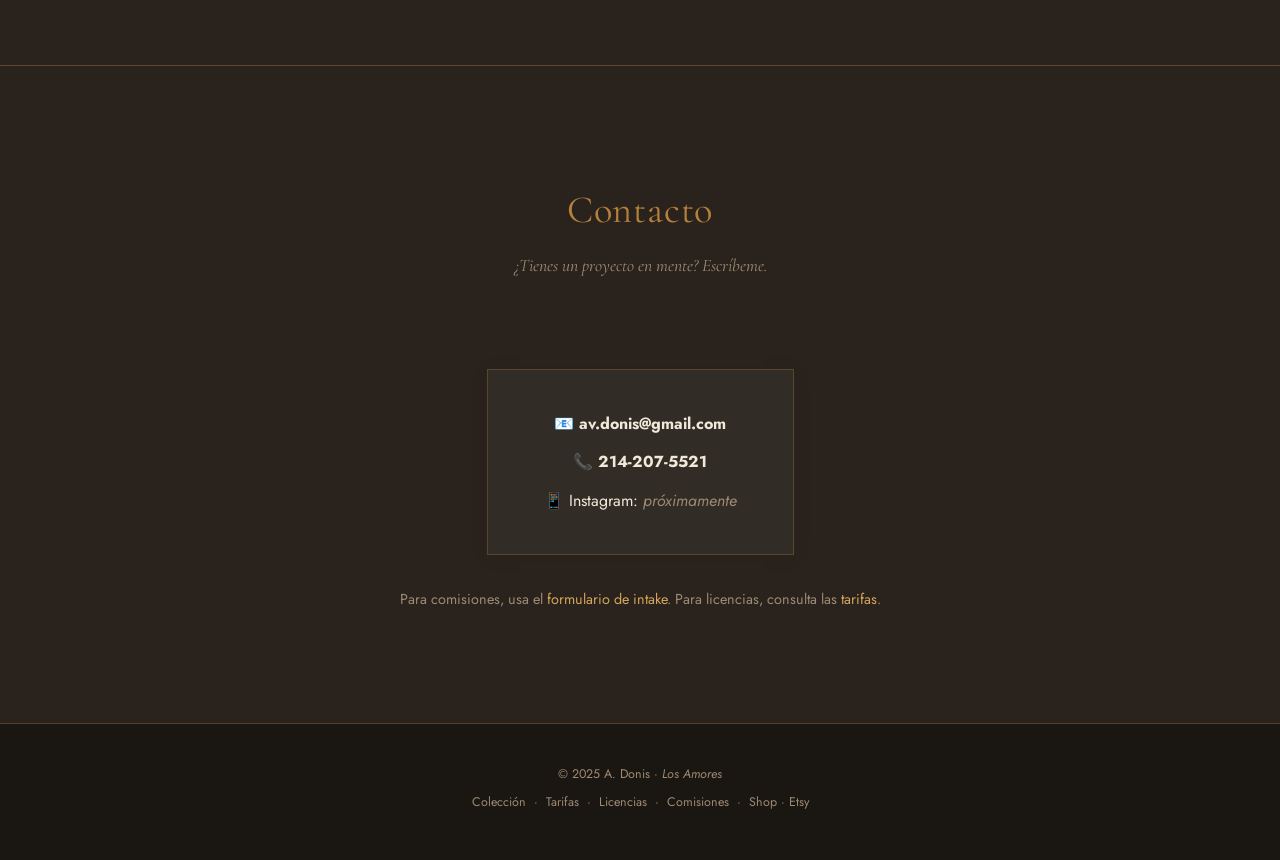
==== commit a69a4dba: "Update poem card titles to I. Medusa, II. Después de Mil Poemas, III. La Parola Perfetta Co-authored" ====
--- a/portfolio/index.html
+++ b/portfolio/index.html
@@ -160,7 +160,7 @@
             </p>
           </div>
           <div class="poem-meta">
-            <h3>Medusa</h3>
+            <h3>I. Medusa</h3>
             <span class="poem-lang">English</span>
           </div>
         </article>
@@ -187,7 +187,7 @@
             <p class="poem-punchline">No es de esperarlo.</p>
           </div>
           <div class="poem-meta">
-            <h3>VI. Después de Mil Poemas</h3>
+            <h3>II. Después de Mil Poemas</h3>
             <span class="poem-lang">Español</span>
           </div>
         </article>
@@ -215,7 +215,7 @@
             <p class="poem-punchline">Quella era la parola perfetta.</p>
           </div>
           <div class="poem-meta">
-            <h3>II. La Parola Perfetta</h3>
+            <h3>III. La Parola Perfetta</h3>
             <span class="poem-lang">Italiano</span>
           </div>
         </article>
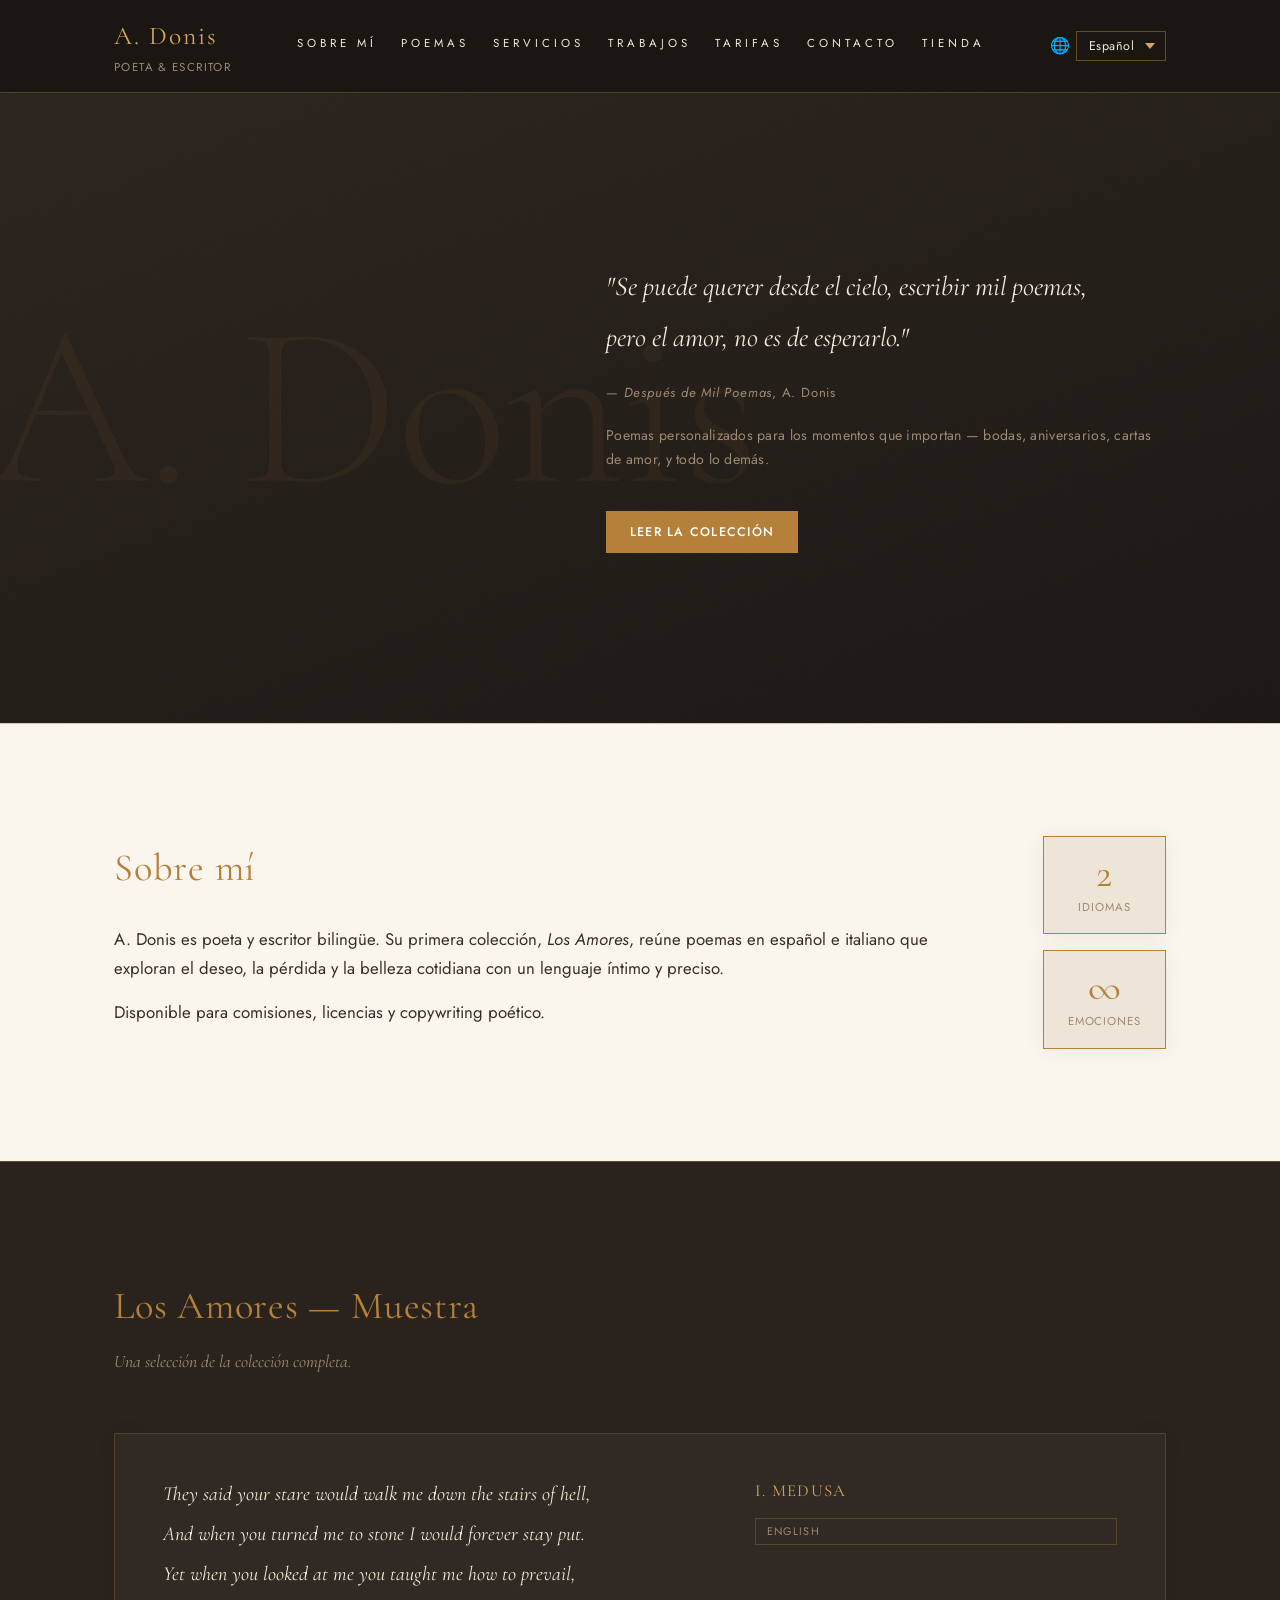
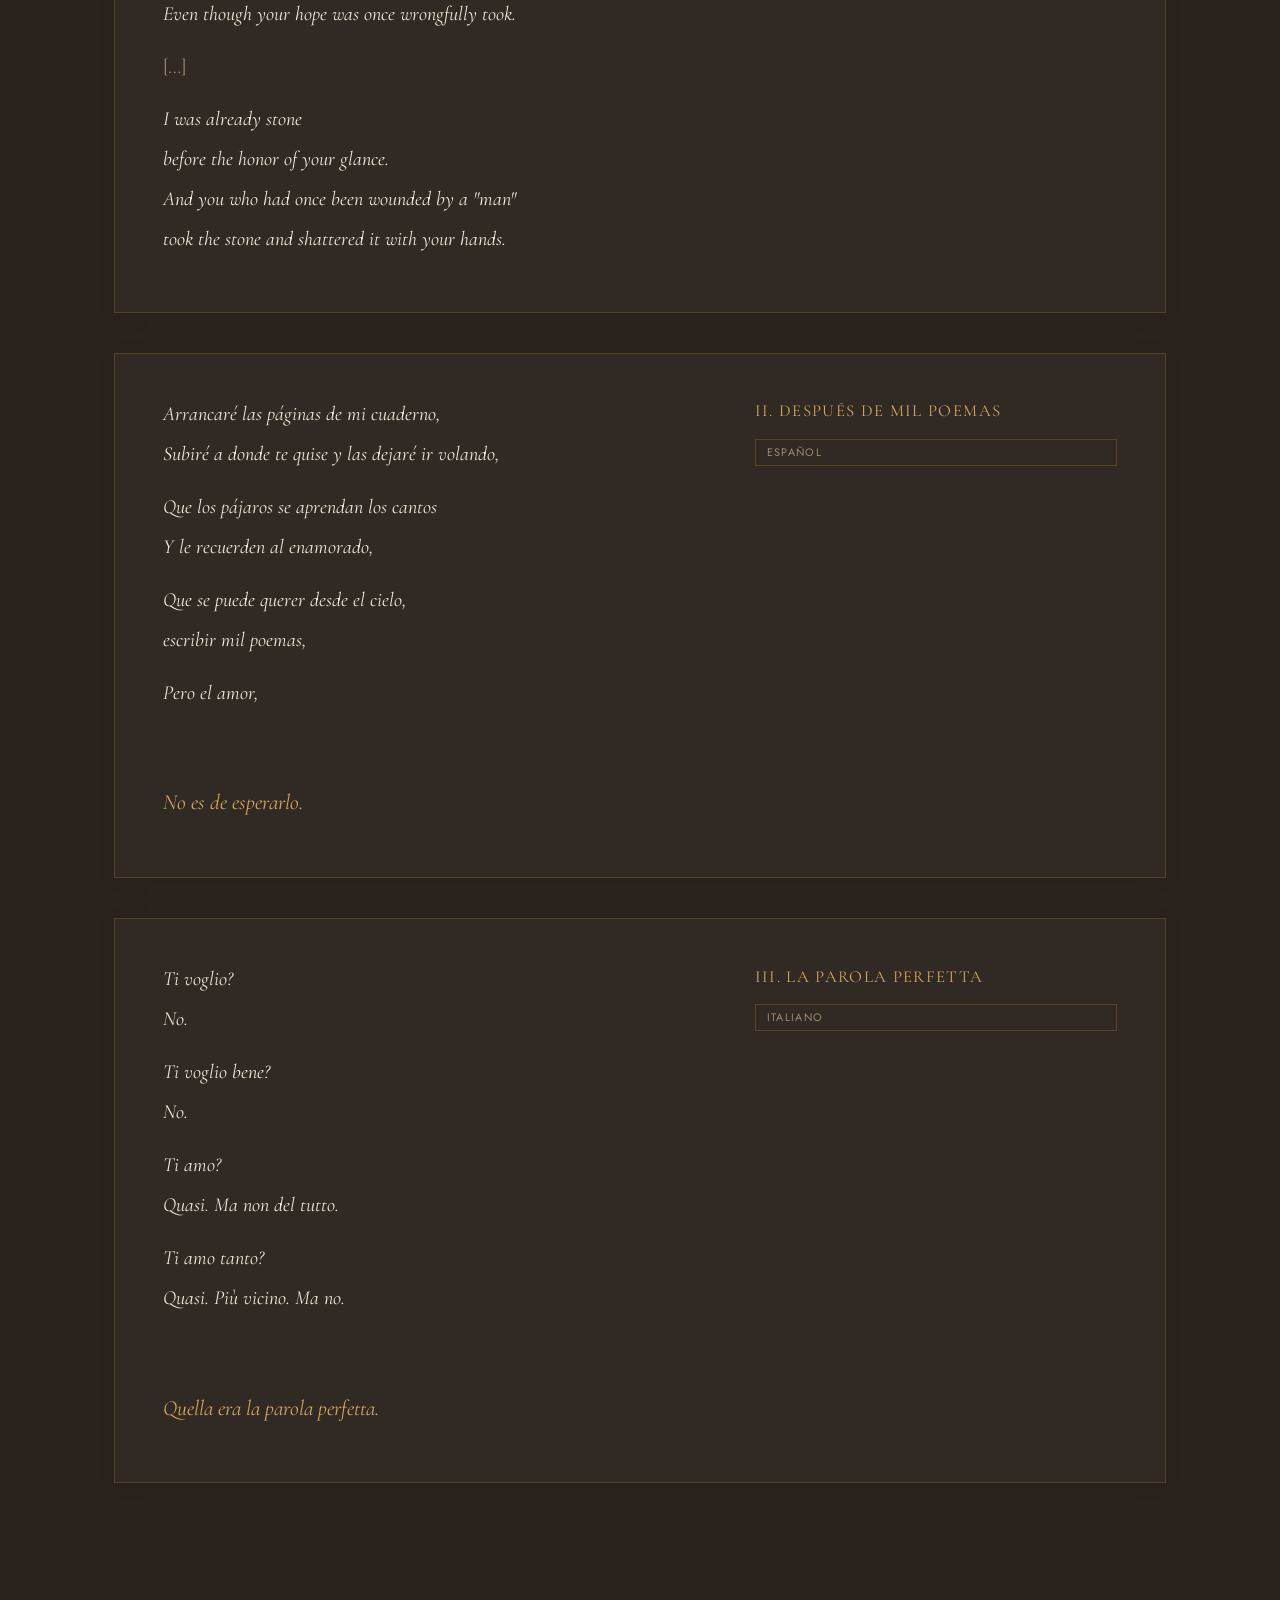
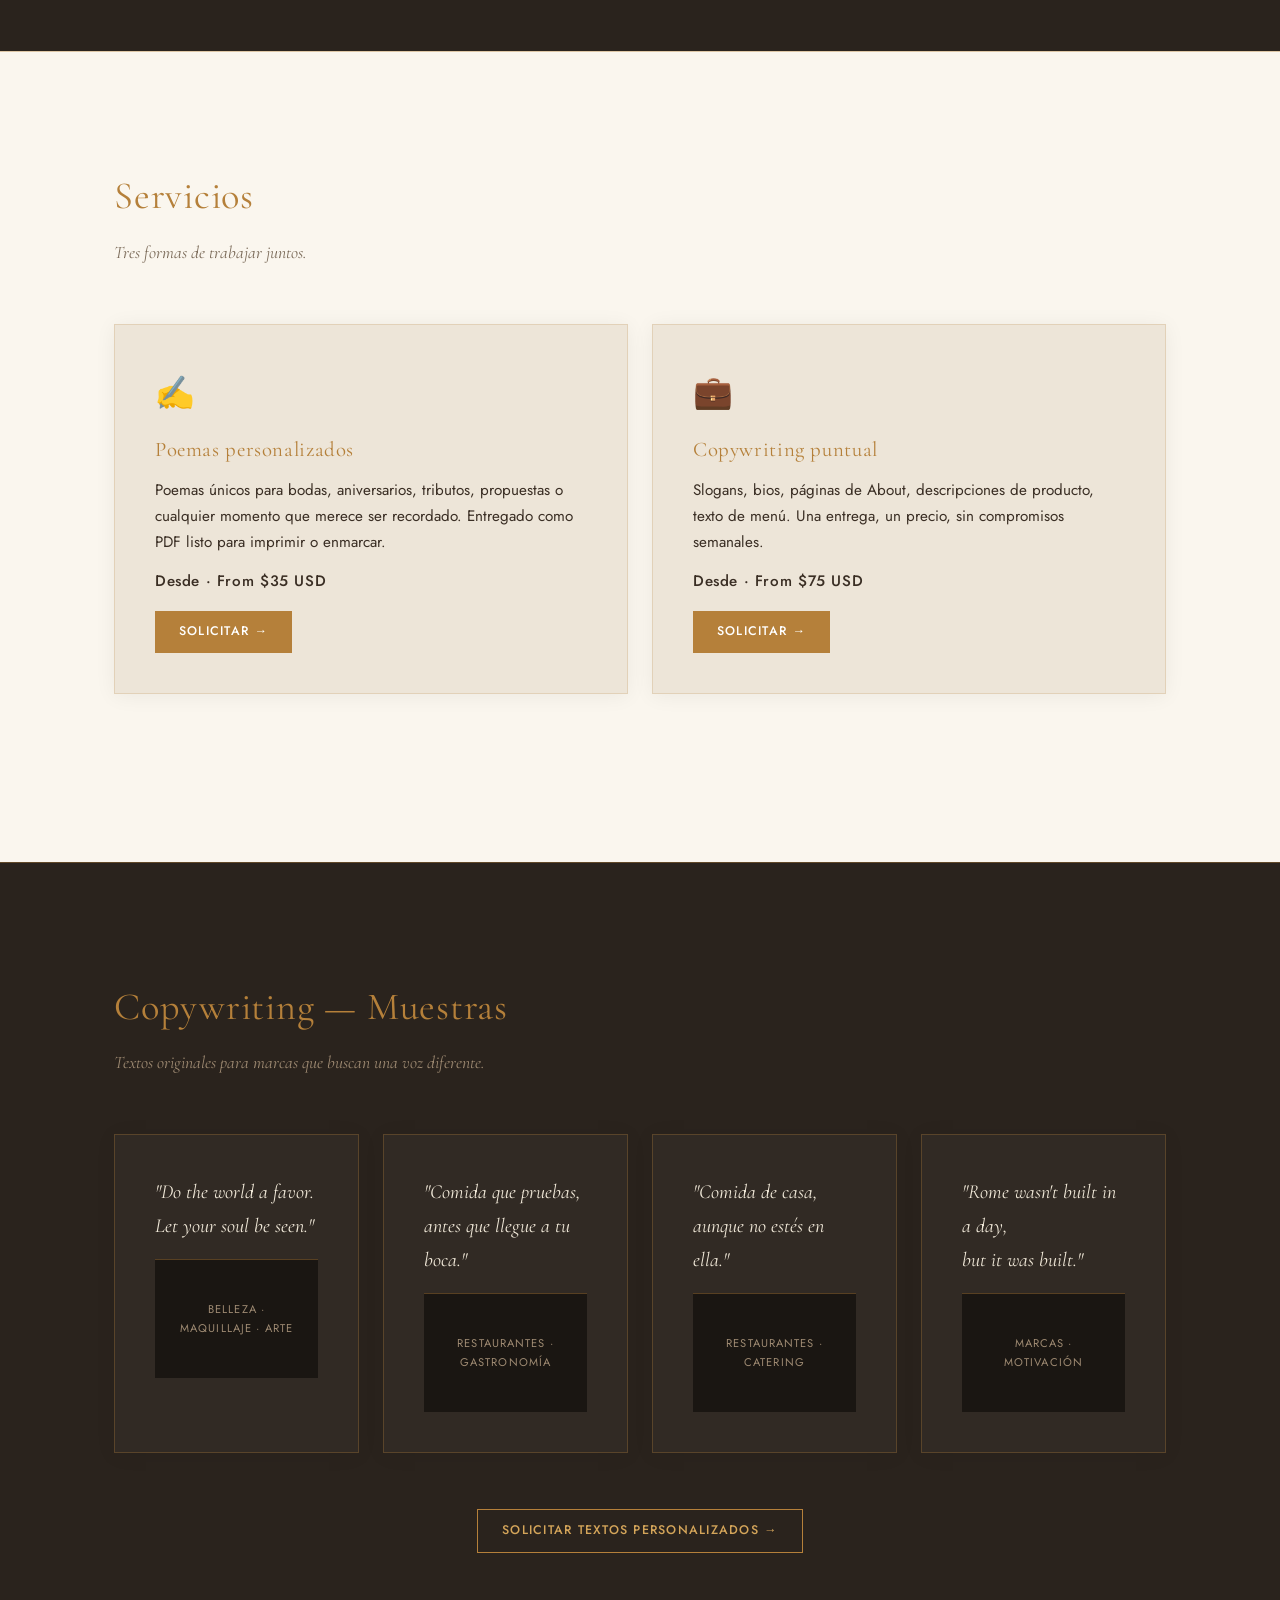
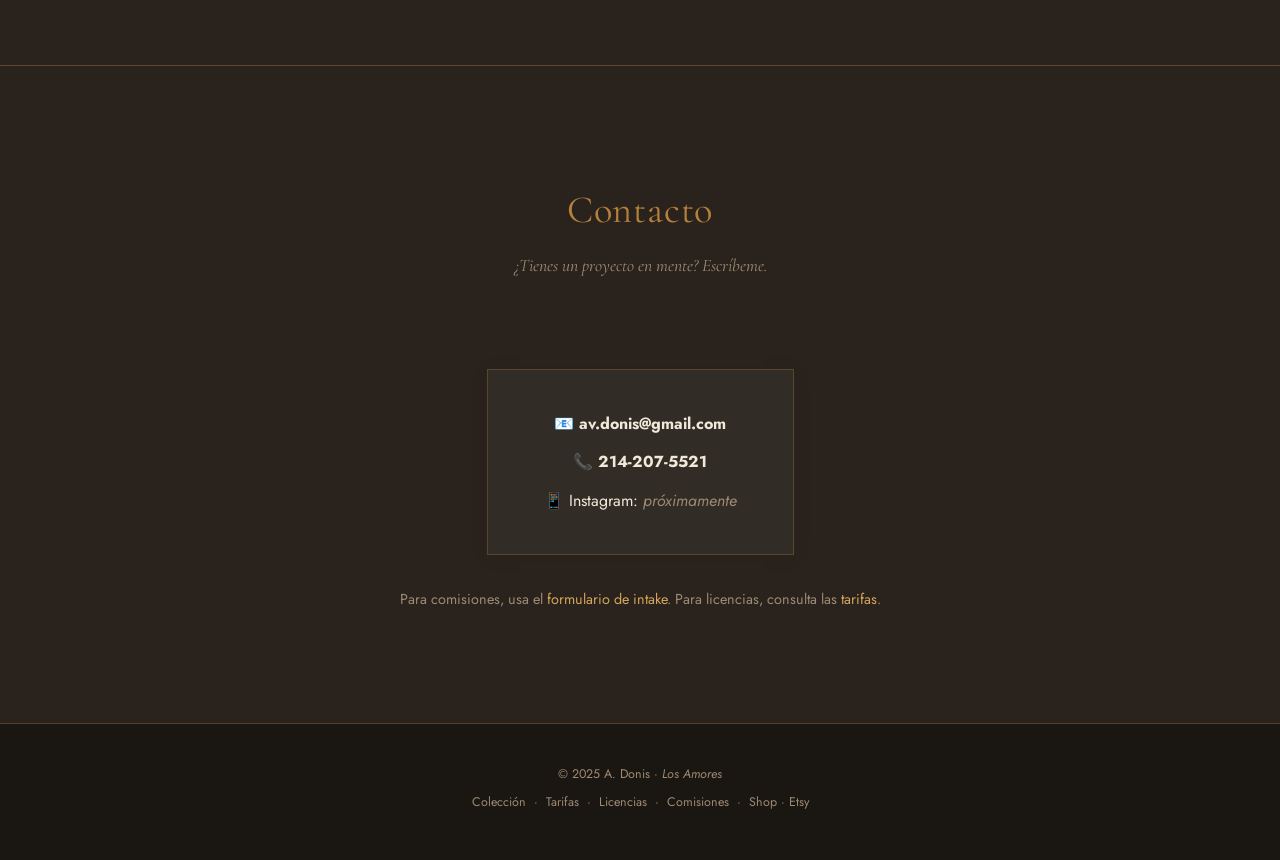
==== commit 86ba7015: "Update copy-context text: Wellness/Photography → Belleza/Maquillaje and Beauty/Makeup Co-authored-by" ====
--- a/portfolio/index.html
+++ b/portfolio/index.html
@@ -304,8 +304,8 @@
         <blockquote class="copy-card">
           <p class="copy-line">"Do the world a favor.<br />Let your soul be seen."</p>
           <footer class="copy-context">
-            <span class="es-only">Wellness · Fotografía · Arte</span>
-            <span class="en-only">Wellness · Photography · Art</span>
+            <span class="es-only">Belleza · Maquillaje · Arte</span>
+            <span class="en-only">Beauty · Makeup · Art</span>
           </footer>
         </blockquote>
 
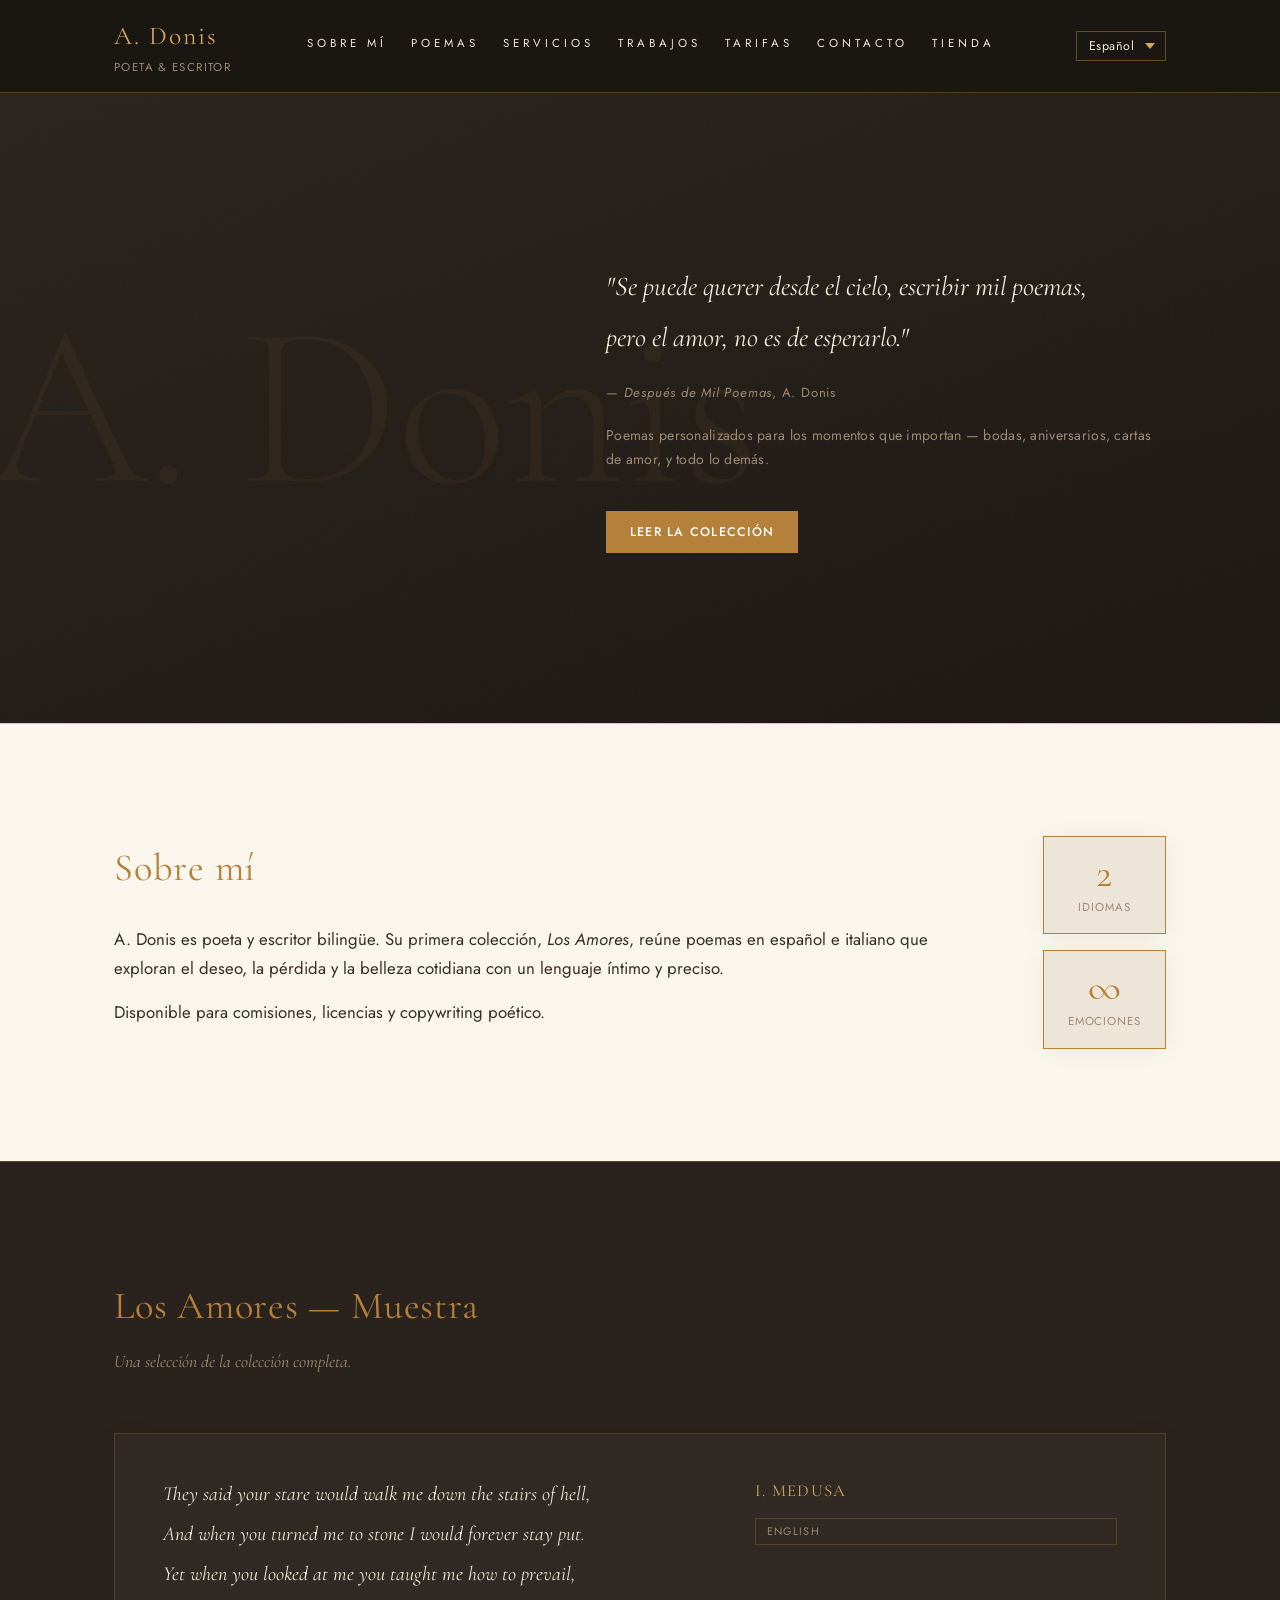
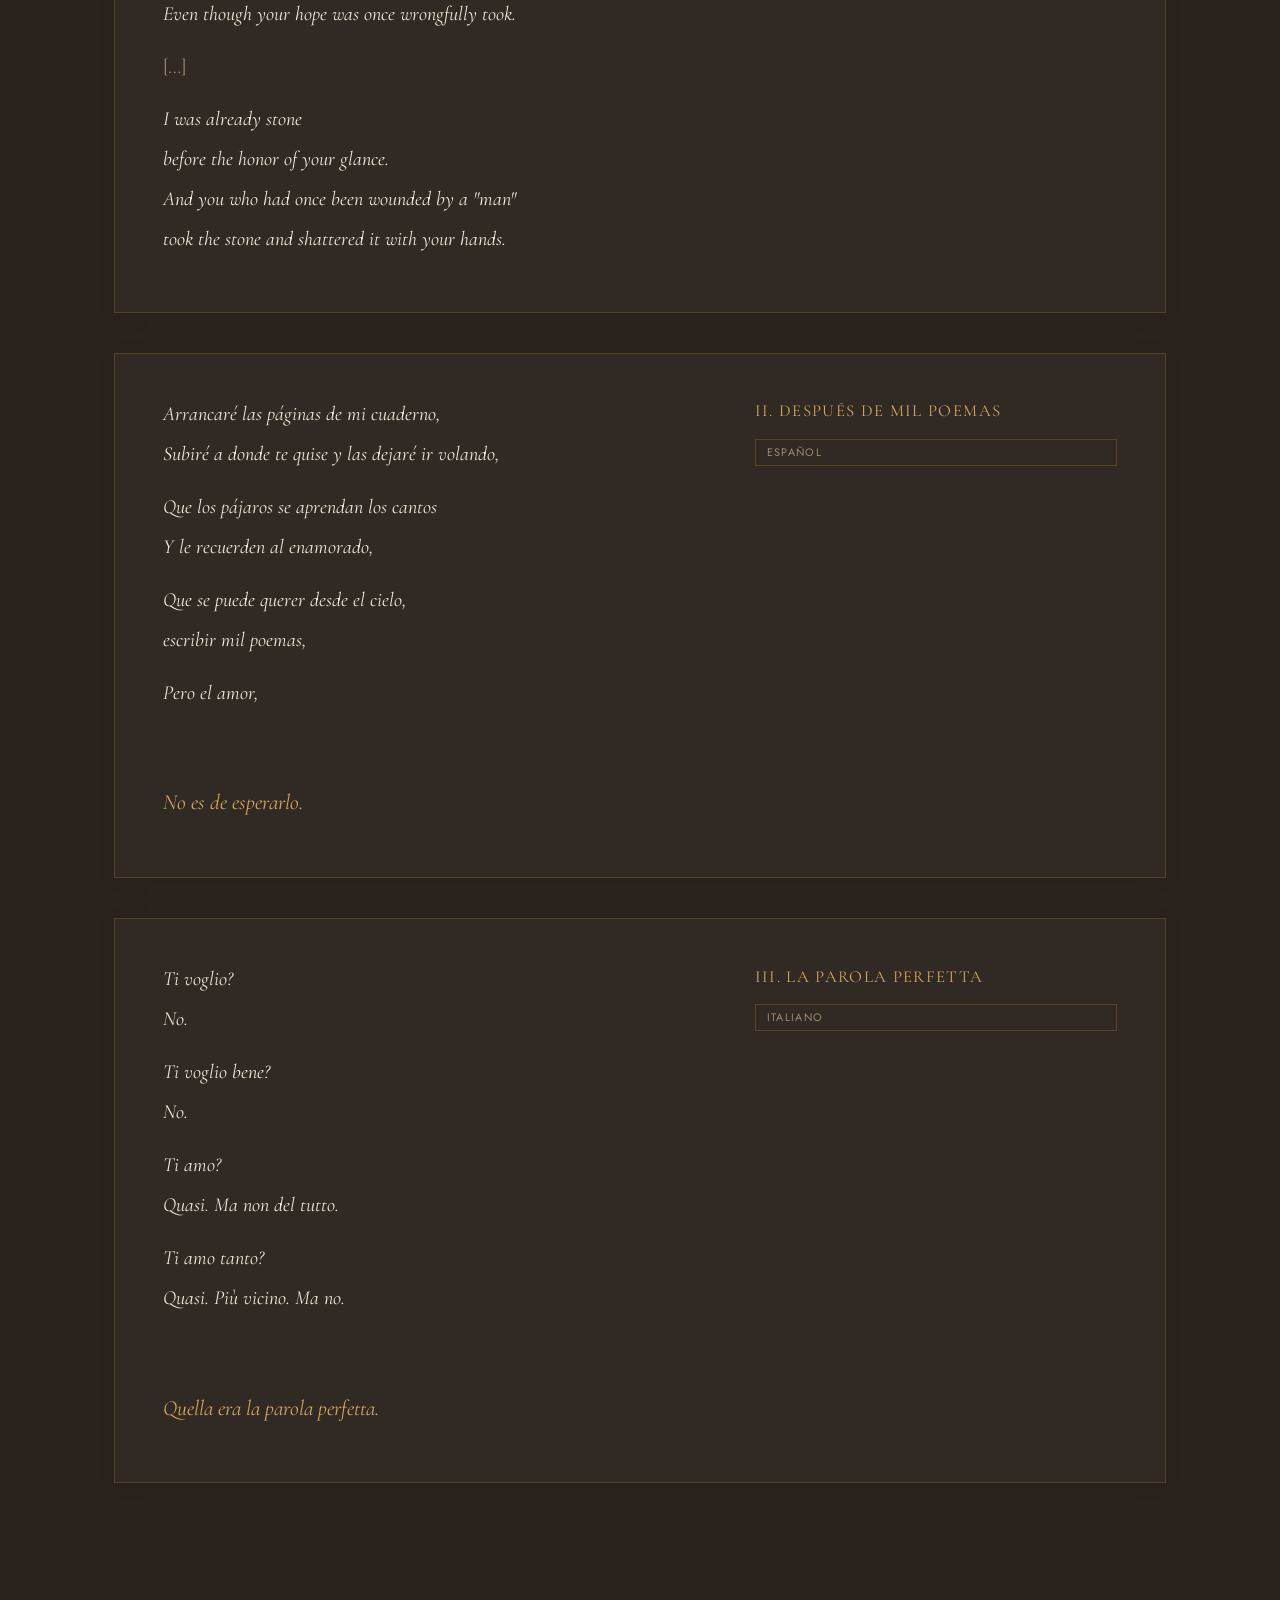
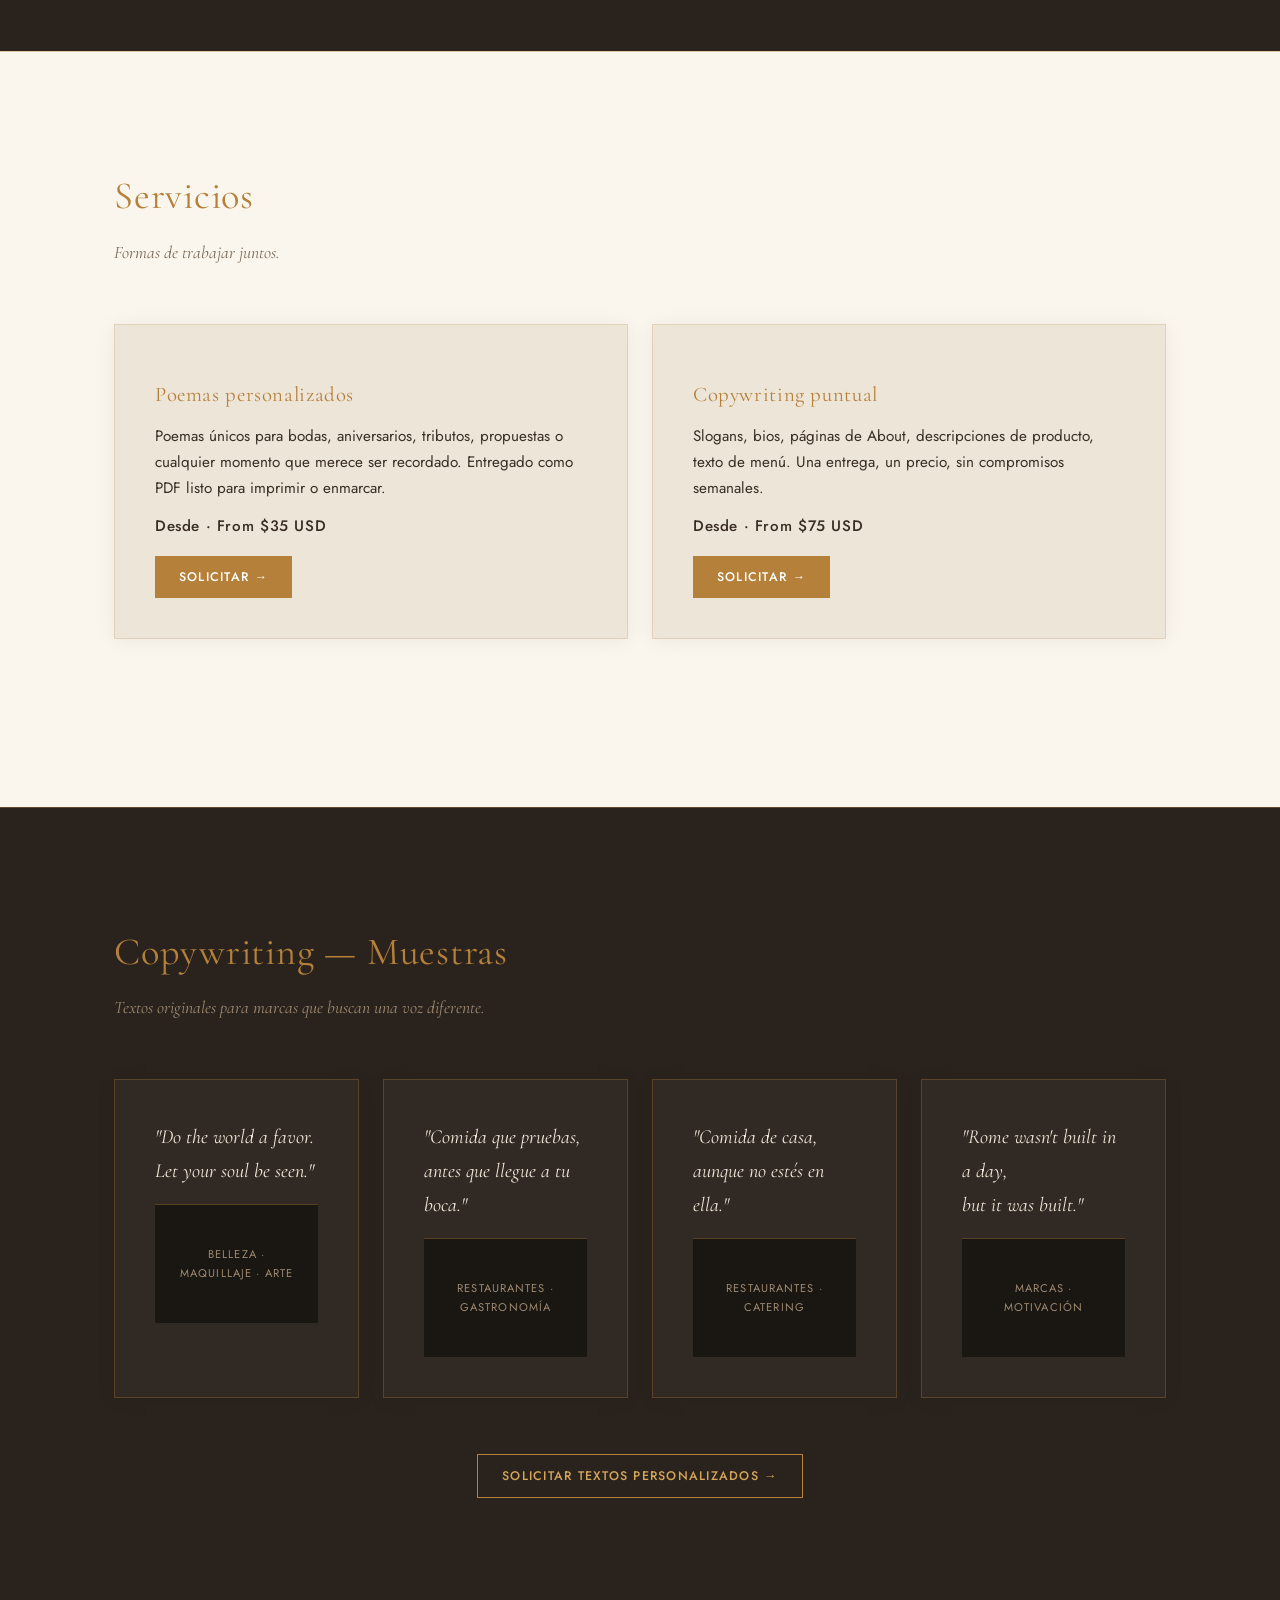
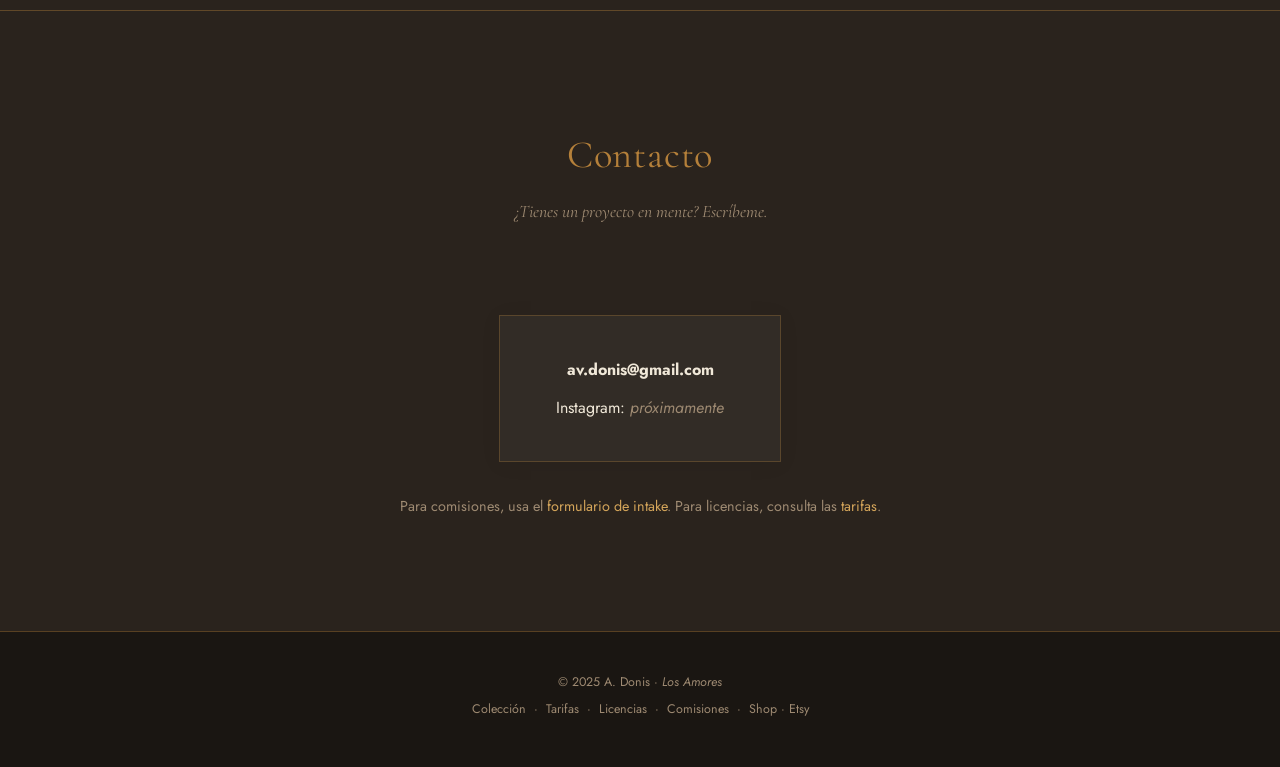
==== commit e27105f3: "Update index.html: fix text, remove phone number and emojis Co-authored-by: Jorge11-7 <266857143+Jor" ====
--- a/portfolio/index.html
+++ b/portfolio/index.html
@@ -55,7 +55,7 @@
         </a>
       </nav>
       <div class="lang-switcher">
-        <label for="lang-select" class="lang-label">🌐</label>
+        <label for="lang-select" class="lang-label"></label>
         <select id="lang-select" onchange="setLang(this.value)">
           <option value="es">Español</option>
           <option value="en">English</option>
@@ -233,14 +233,14 @@
         <span class="en-only">Services</span>
       </h2>
       <p class="section-intro">
-        <span class="es-only">Tres formas de trabajar juntos.</span>
-        <span class="en-only">Three ways to work together.</span>
+        <span class="es-only">Formas de trabajar juntos.</span>
+        <span class="en-only">Ways to work together.</span>
       </p>
 
       <div class="services-grid">
 
         <div class="service-card">
-          <div class="service-icon">✍️</div>
+          <div class="service-icon"></div>
           <h3>
             <span class="es-only">Poemas personalizados</span>
             <span class="en-only">Custom Poems</span>
@@ -263,7 +263,7 @@
         </div>
 
         <div class="service-card">
-          <div class="service-icon">💼</div>
+          <div class="service-icon"></div>
           <h3>
             <span class="es-only">Copywriting puntual</span>
             <span class="en-only">Copywriting</span>
@@ -357,9 +357,8 @@
       </p>
 
       <div class="contact-box">
-        <p>📧 <a href="mailto:av.donis@gmail.com"><strong>av.donis@gmail.com</strong></a></p>
-        <p>📞 <strong>214-207-5521</strong></p>
-        <p>📱 Instagram: <em class="contact-soon">
+        <p><a href="mailto:av.donis@gmail.com"><strong>av.donis@gmail.com</strong></a></p>
+        <p>Instagram: <em class="contact-soon">
           <span class="es-only">próximamente</span>
           <span class="en-only">coming soon</span>
         </em></p>
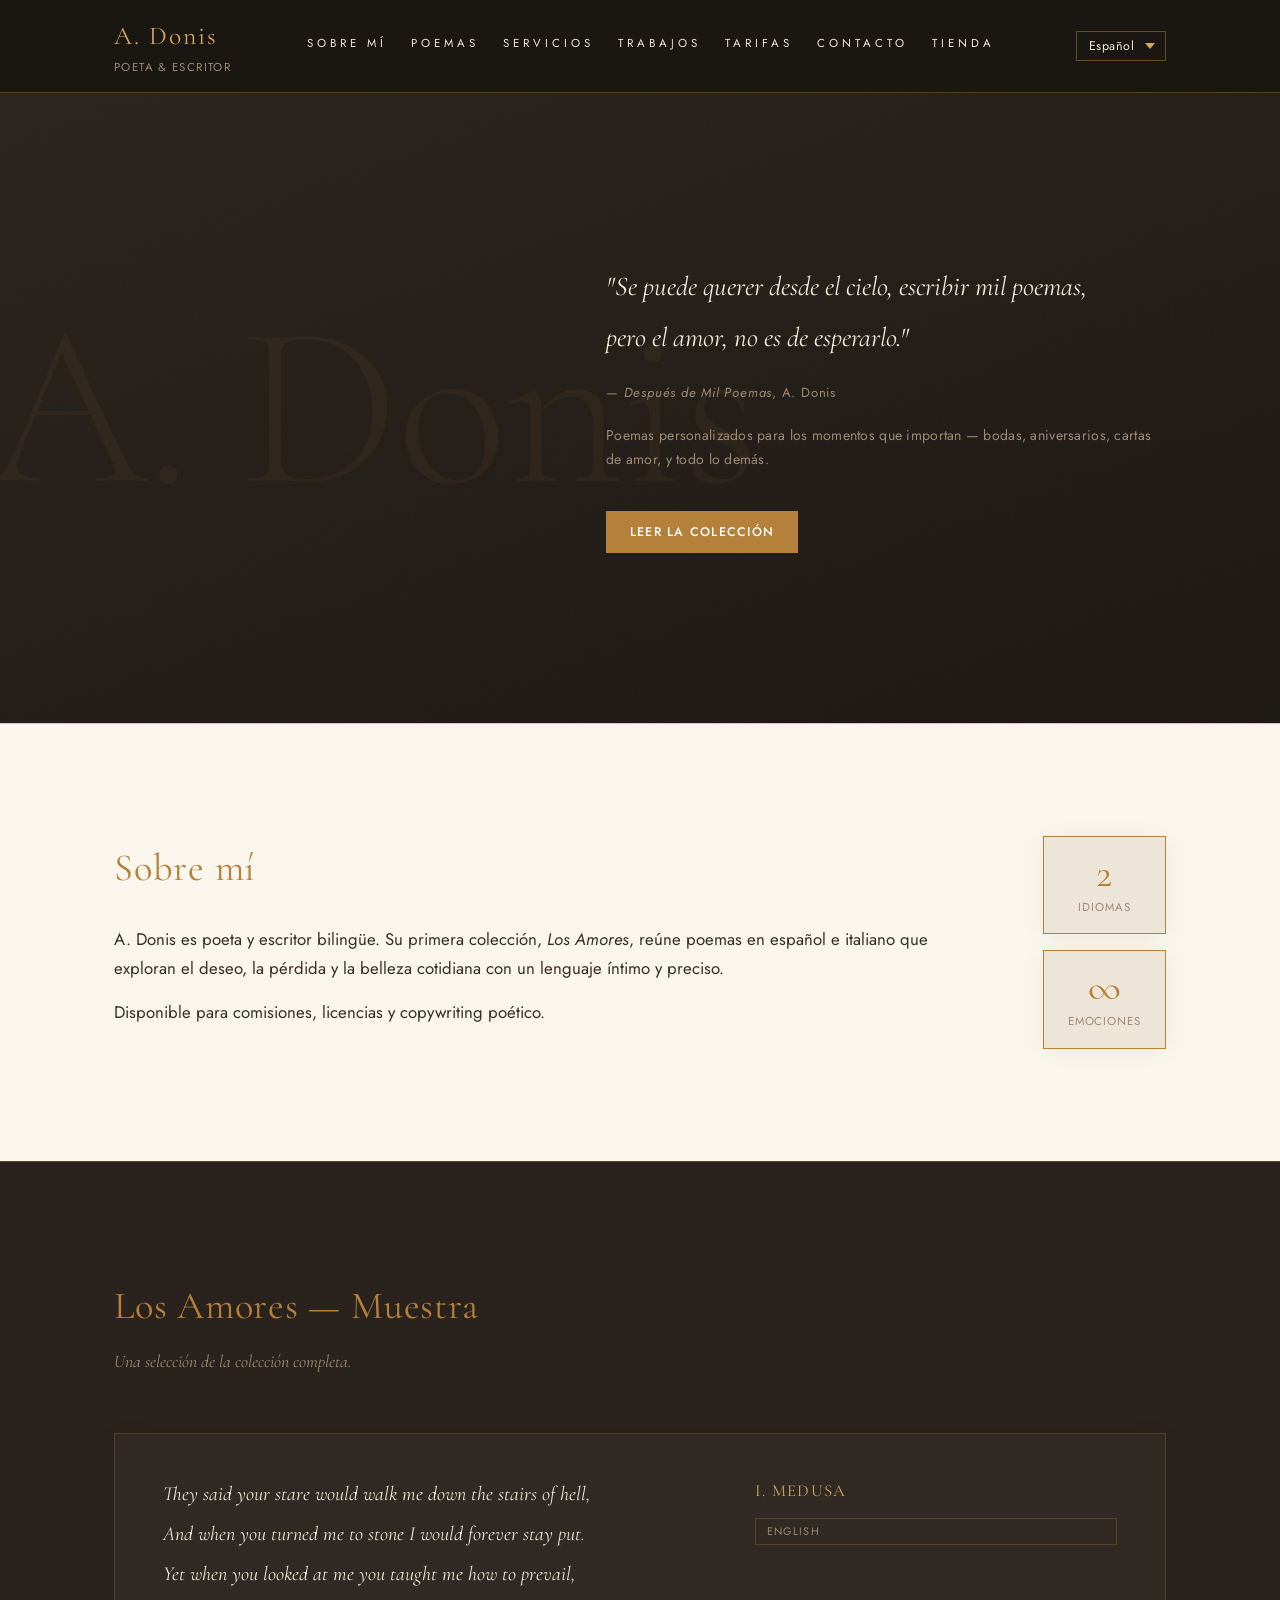
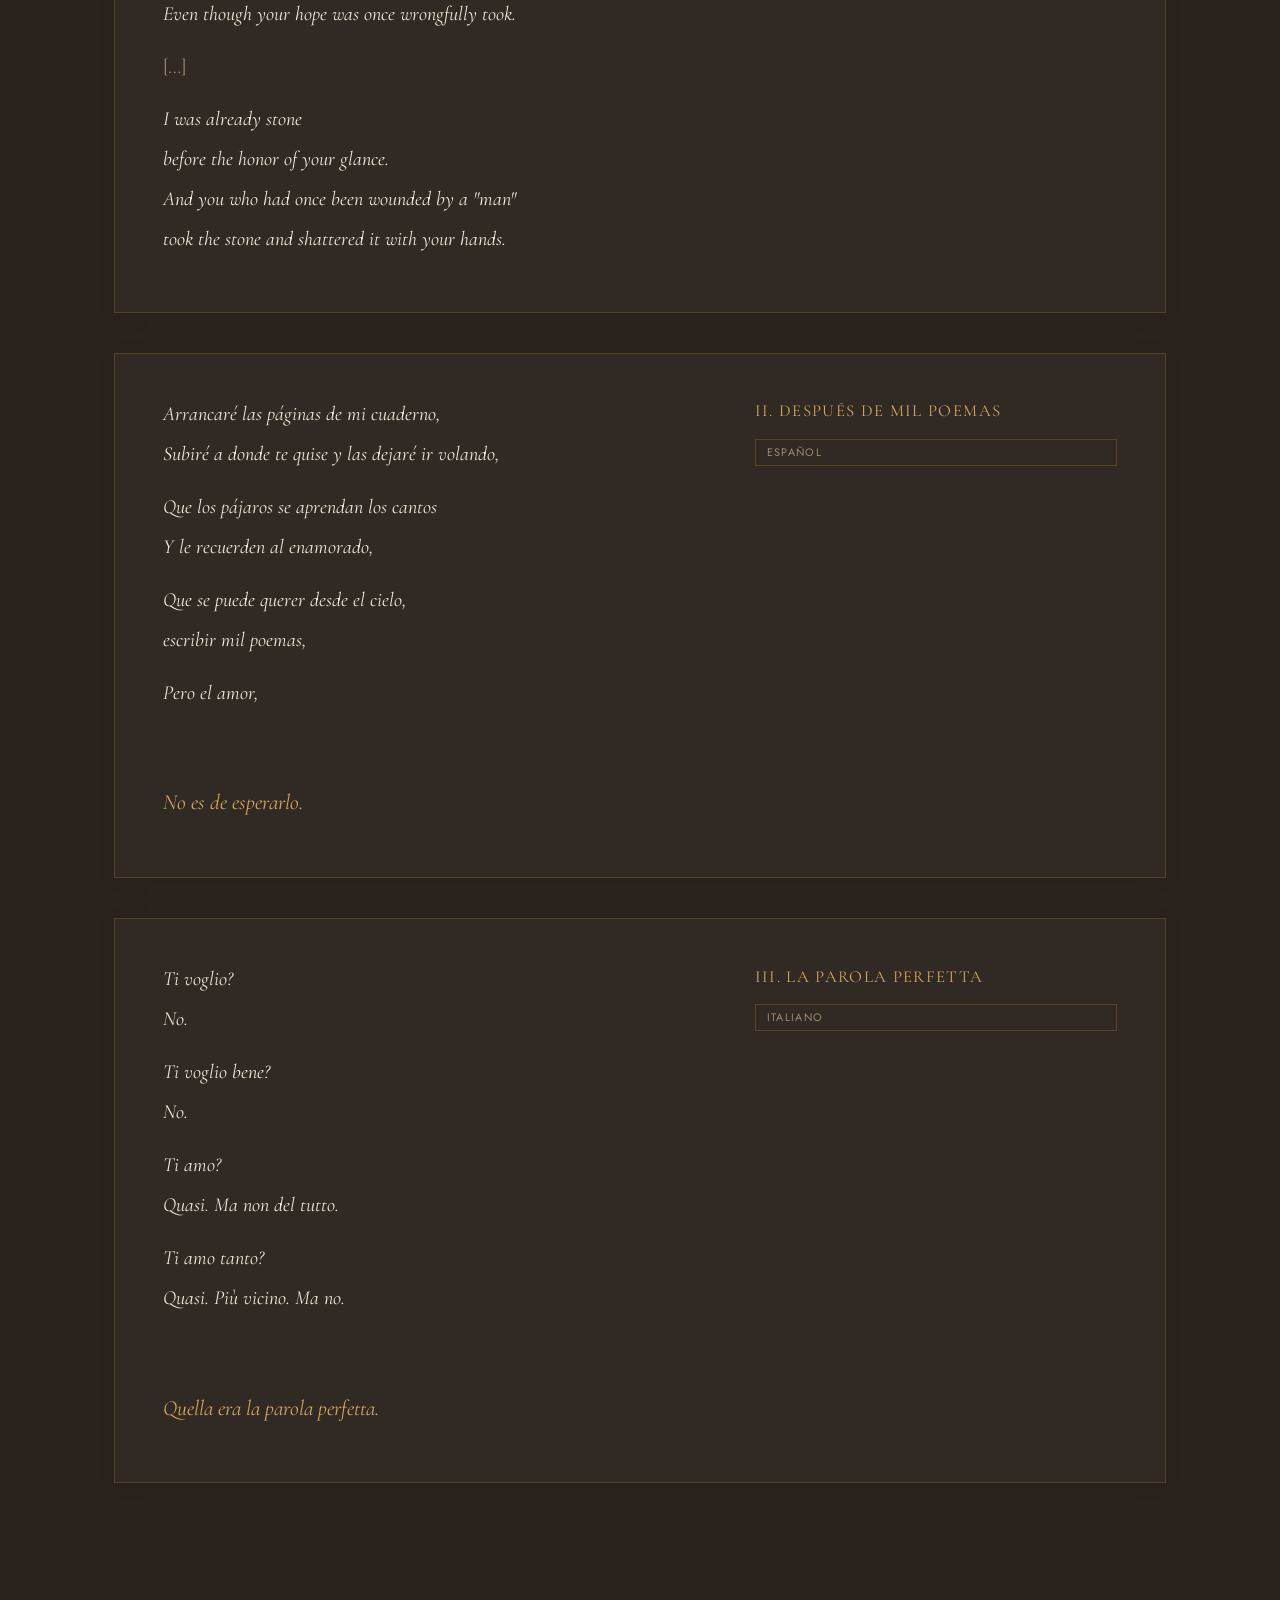
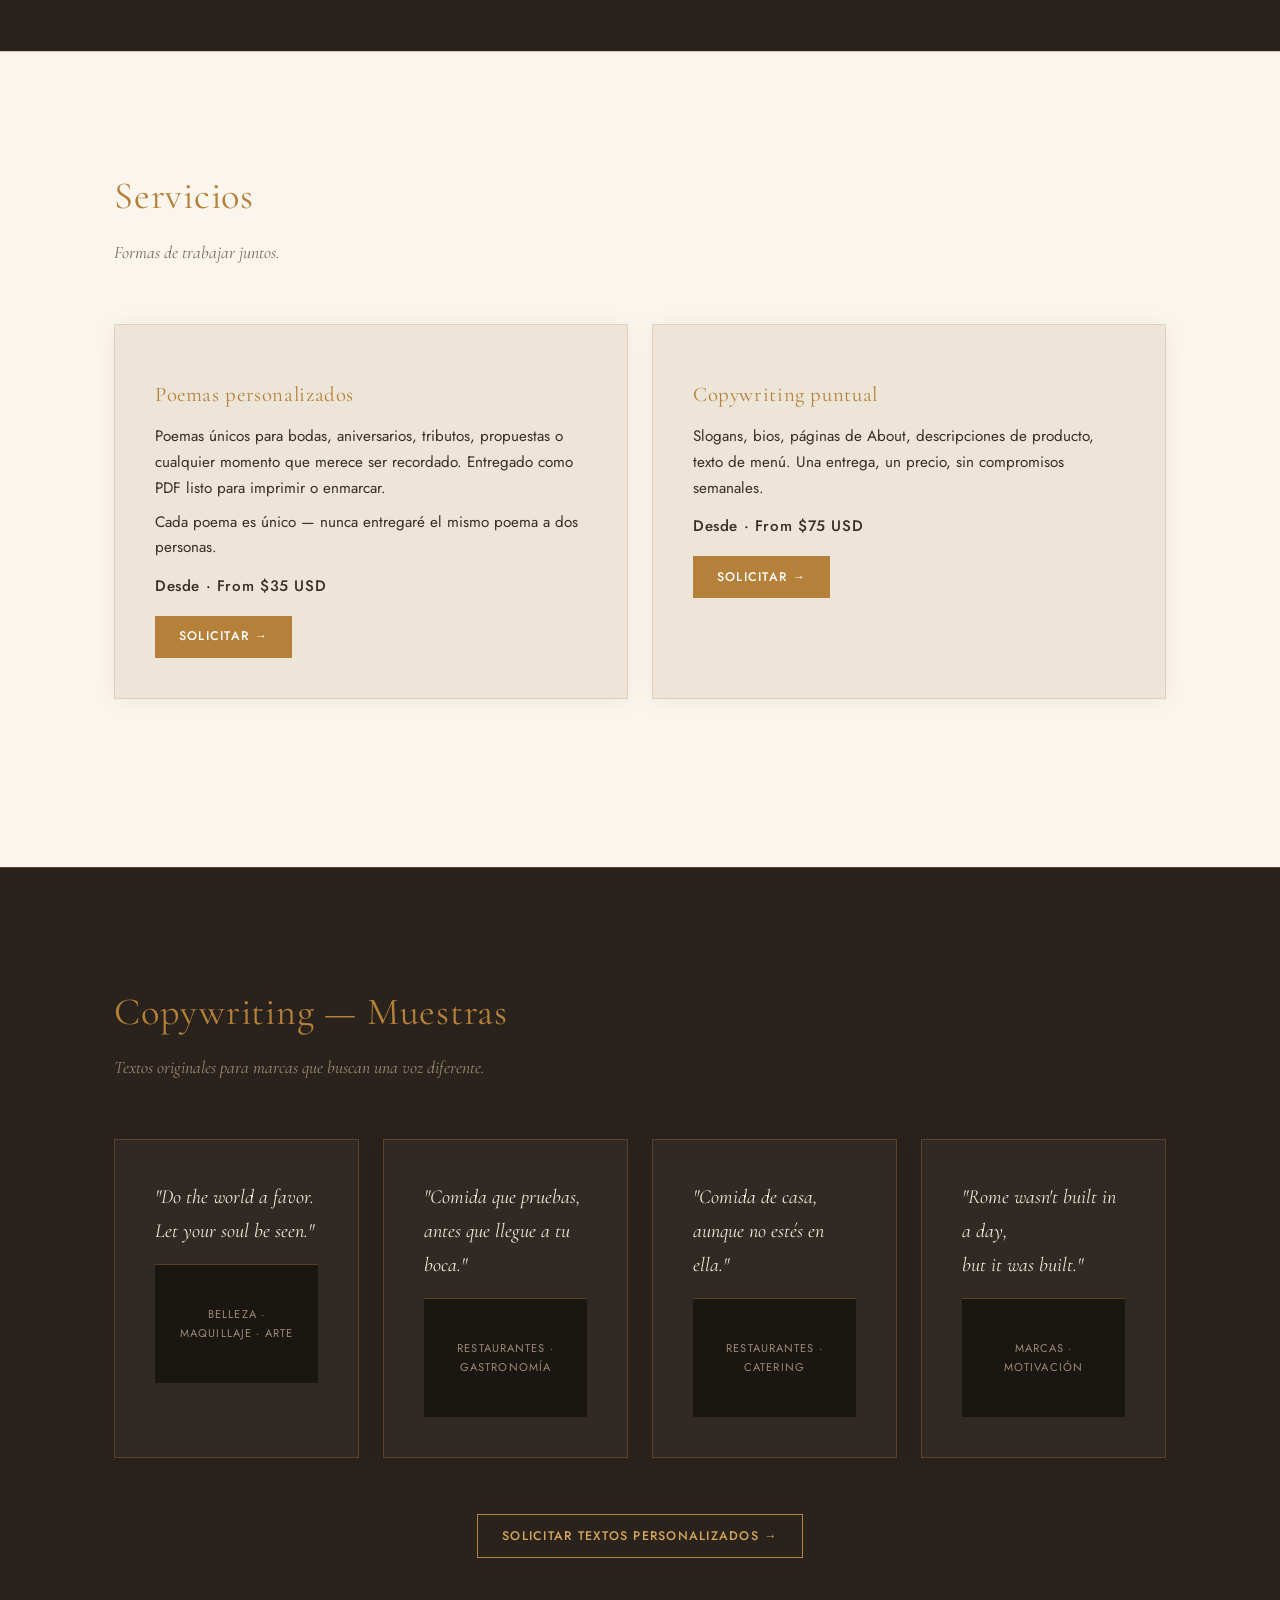
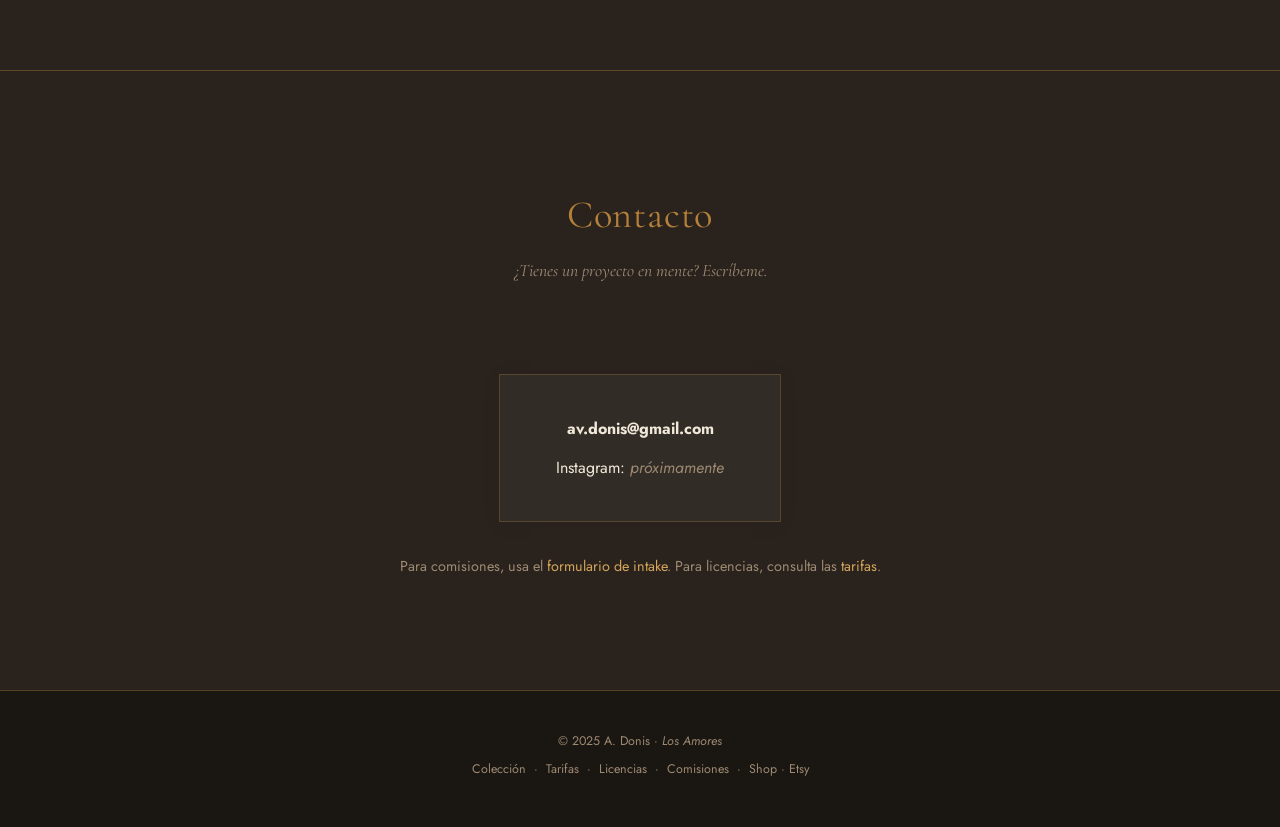
==== commit 11d9544e: "Add uniqueness guarantee line to commissions service card Co-authored-by: Jorge11-7 <266857143+Jorge" ====
--- a/portfolio/index.html
+++ b/portfolio/index.html
@@ -255,6 +255,8 @@
             proposals, or any moment worth remembering. Delivered as a
             print-ready PDF.
           </p>
+          <p class="es-only">Cada poema es único — nunca entregaré el mismo poema a dos personas.</p>
+          <p class="en-only">Every poem is one of a kind — the same poem will never be written twice.</p>
           <p class="service-price">Desde · From $35 USD</p>
           <a href="commissions.html" class="btn" style="margin-top:1rem;">
             <span class="es-only">Solicitar →</span>
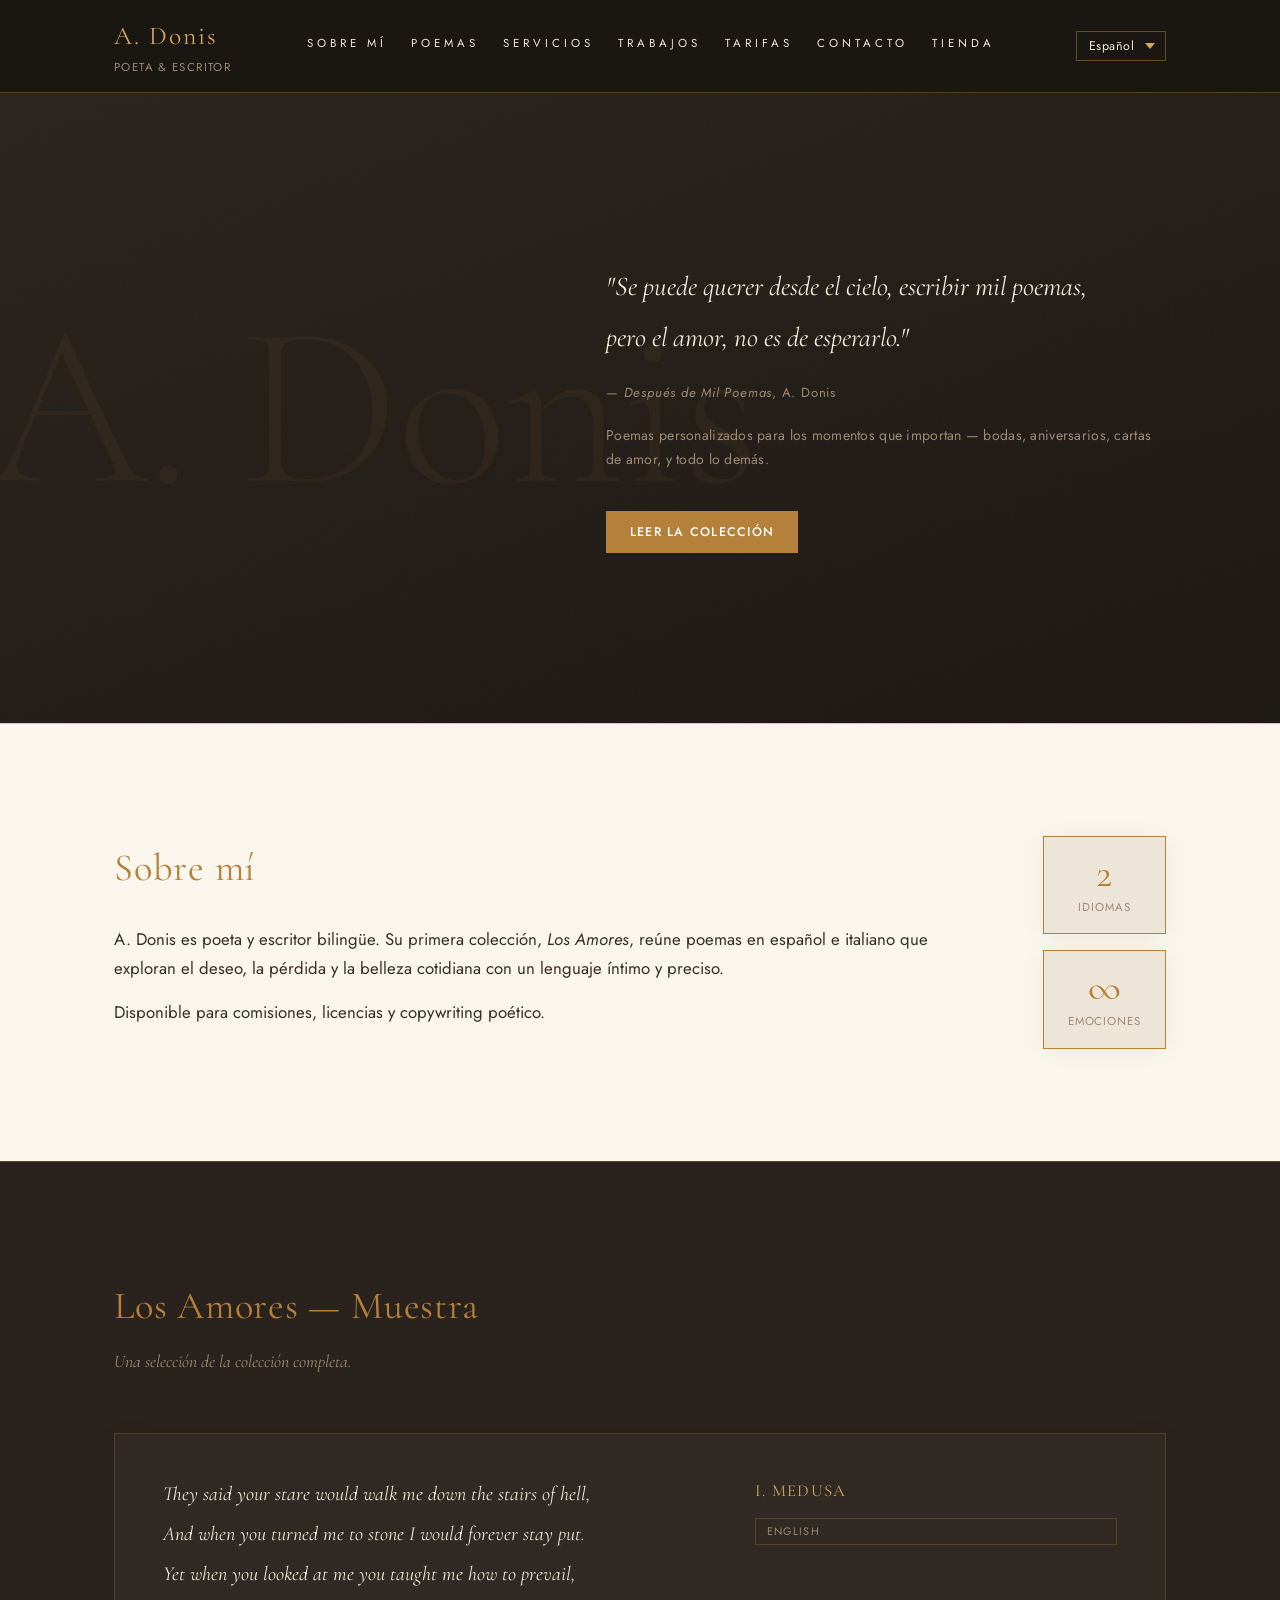
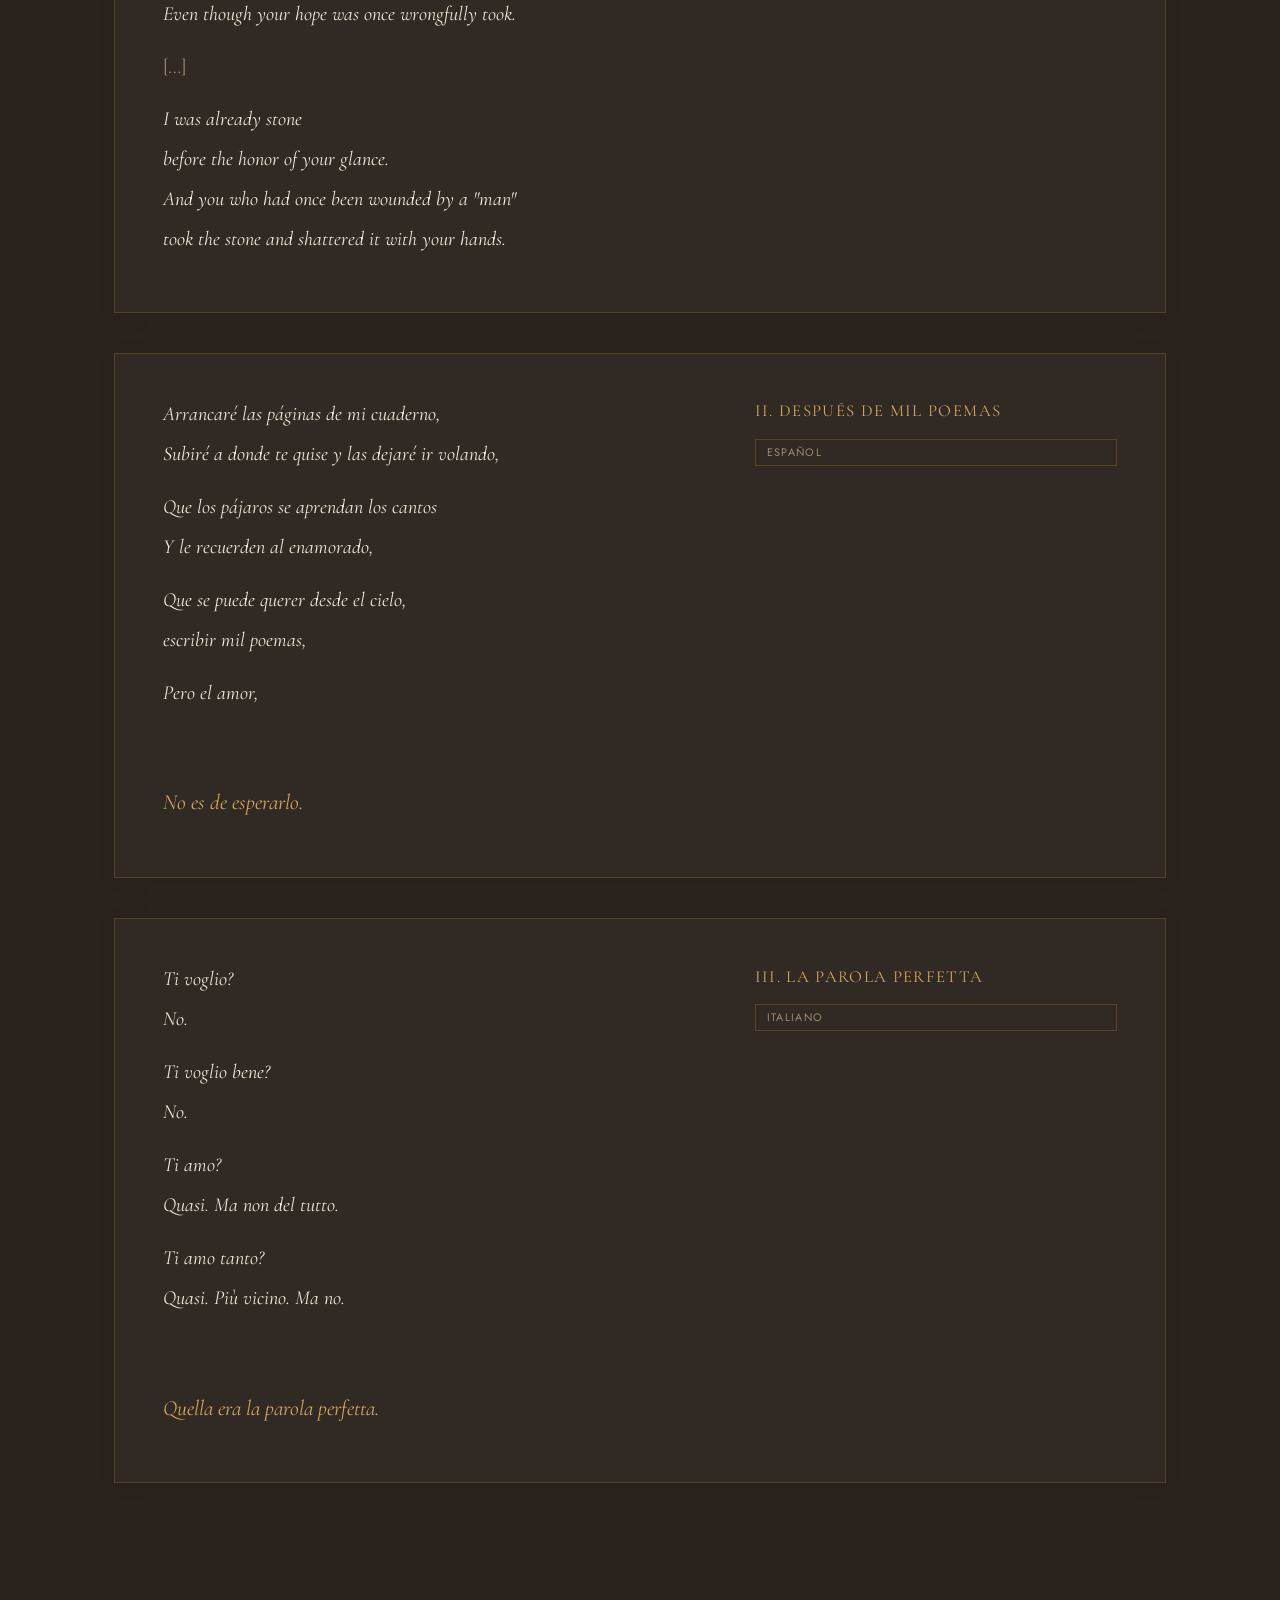
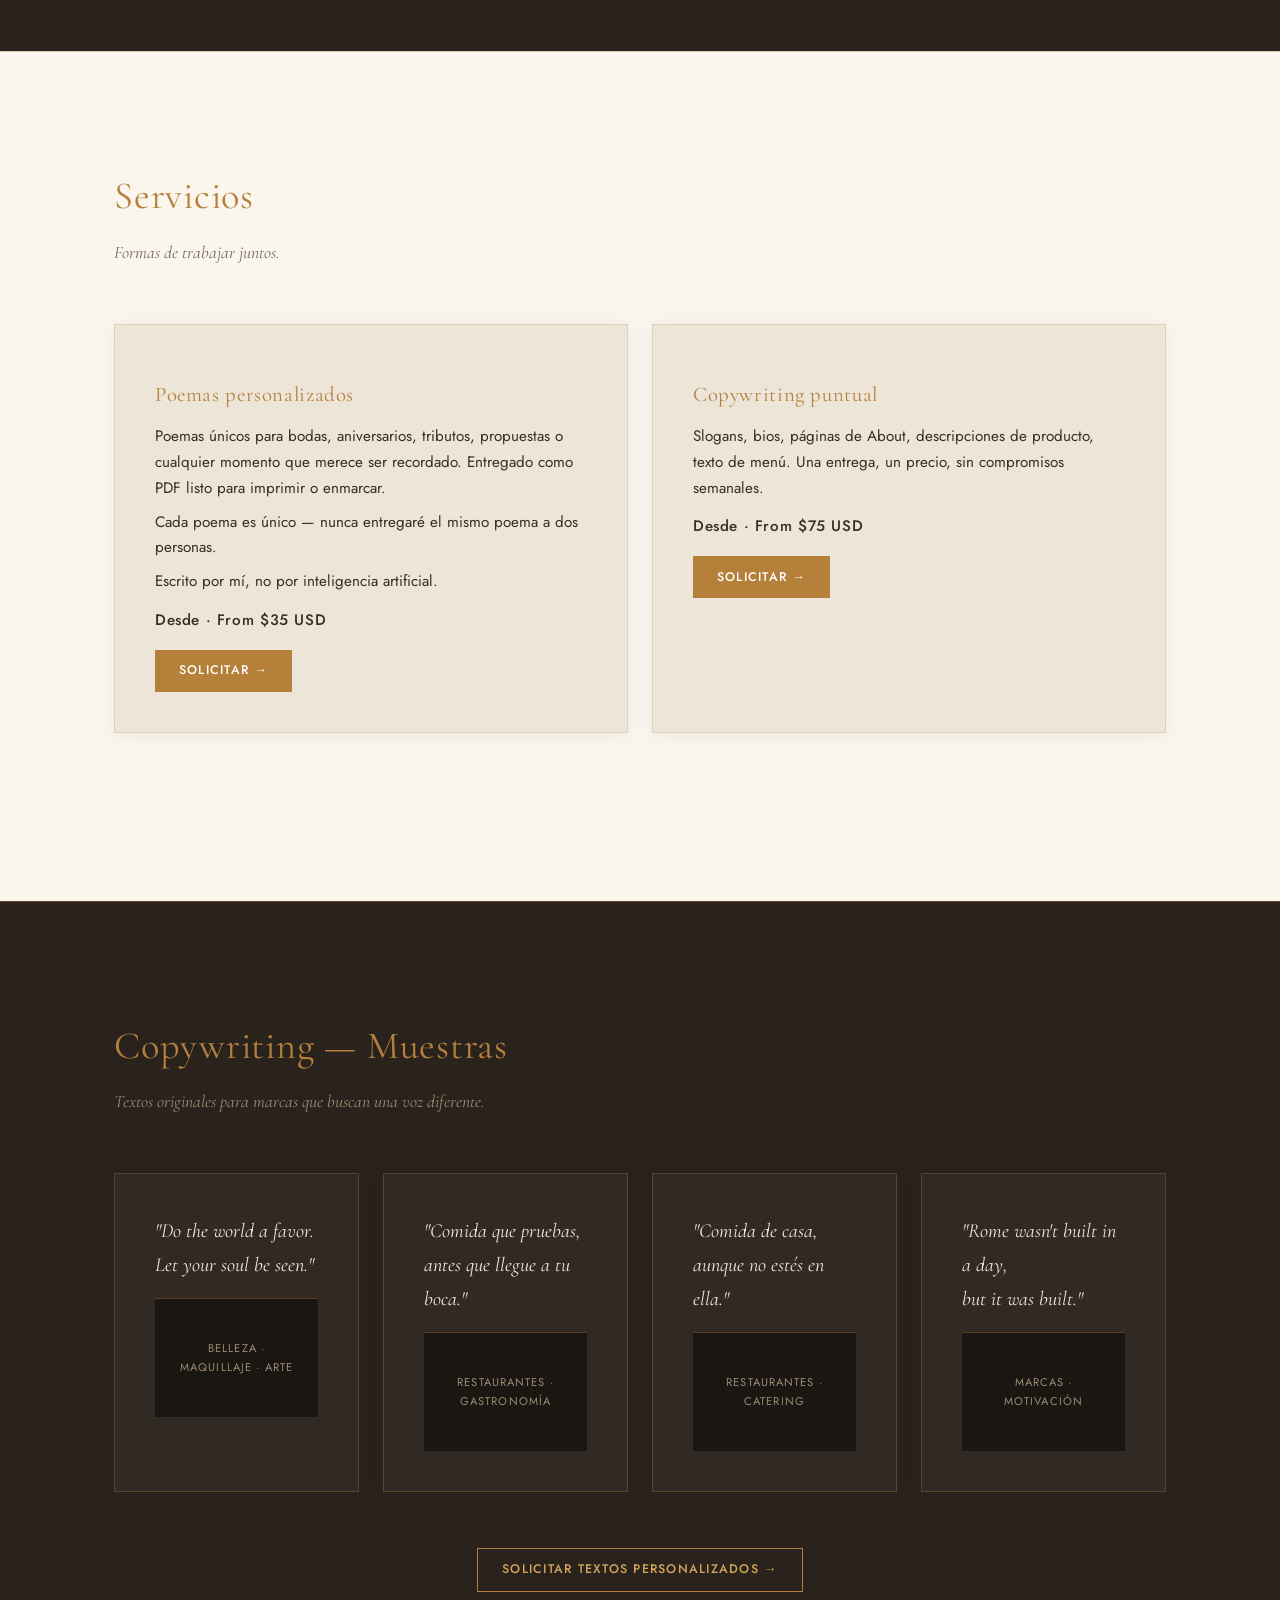
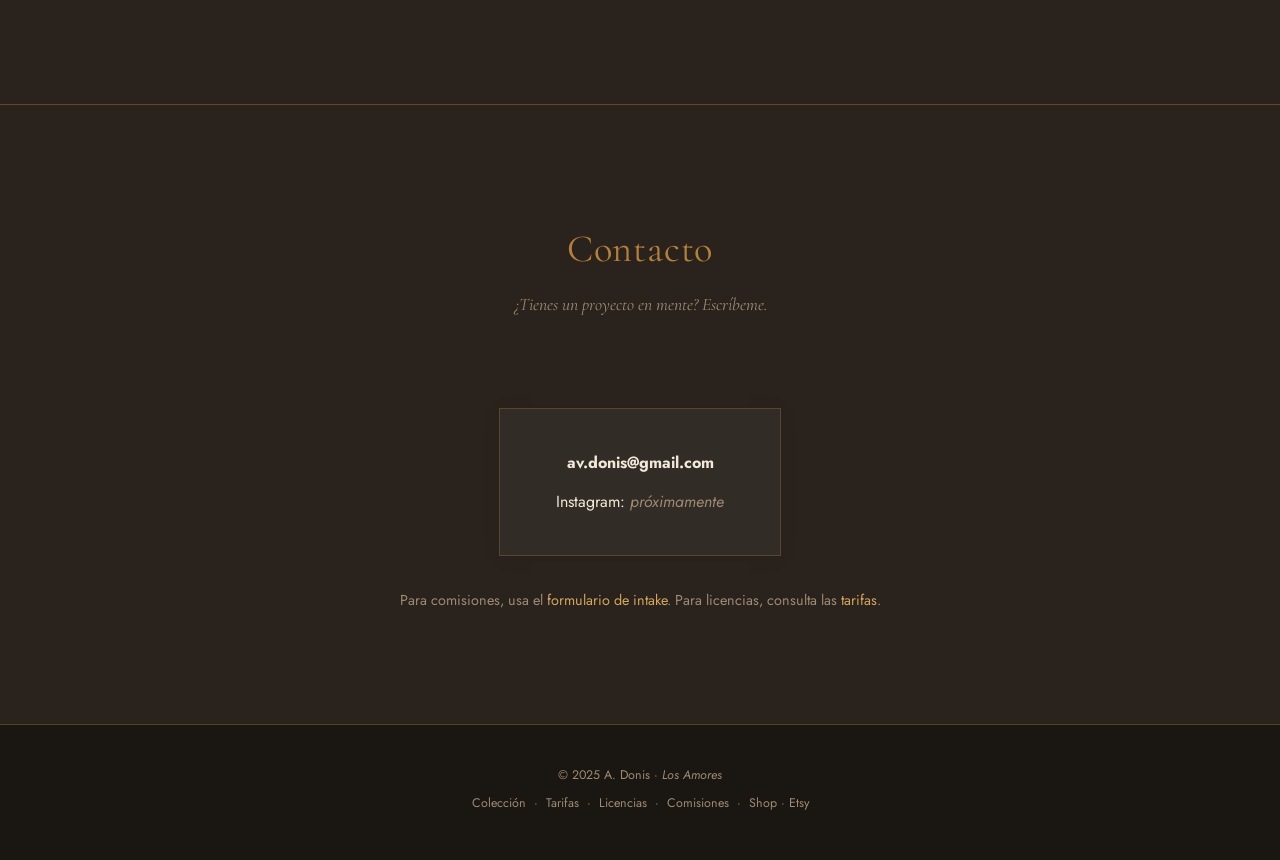
==== commit 8d30ace3: "Add AI disclaimer lines to commissions service card in index.html Co-authored-by: Jorge11-7 <2668571" ====
--- a/portfolio/index.html
+++ b/portfolio/index.html
@@ -257,6 +257,8 @@
           </p>
           <p class="es-only">Cada poema es único — nunca entregaré el mismo poema a dos personas.</p>
           <p class="en-only">Every poem is one of a kind — the same poem will never be written twice.</p>
+          <p class="es-only">Escrito por mí, no por inteligencia artificial.</p>
+          <p class="en-only">Written by me, not by artificial intelligence.</p>
           <p class="service-price">Desde · From $35 USD</p>
           <a href="commissions.html" class="btn" style="margin-top:1rem;">
             <span class="es-only">Solicitar →</span>
